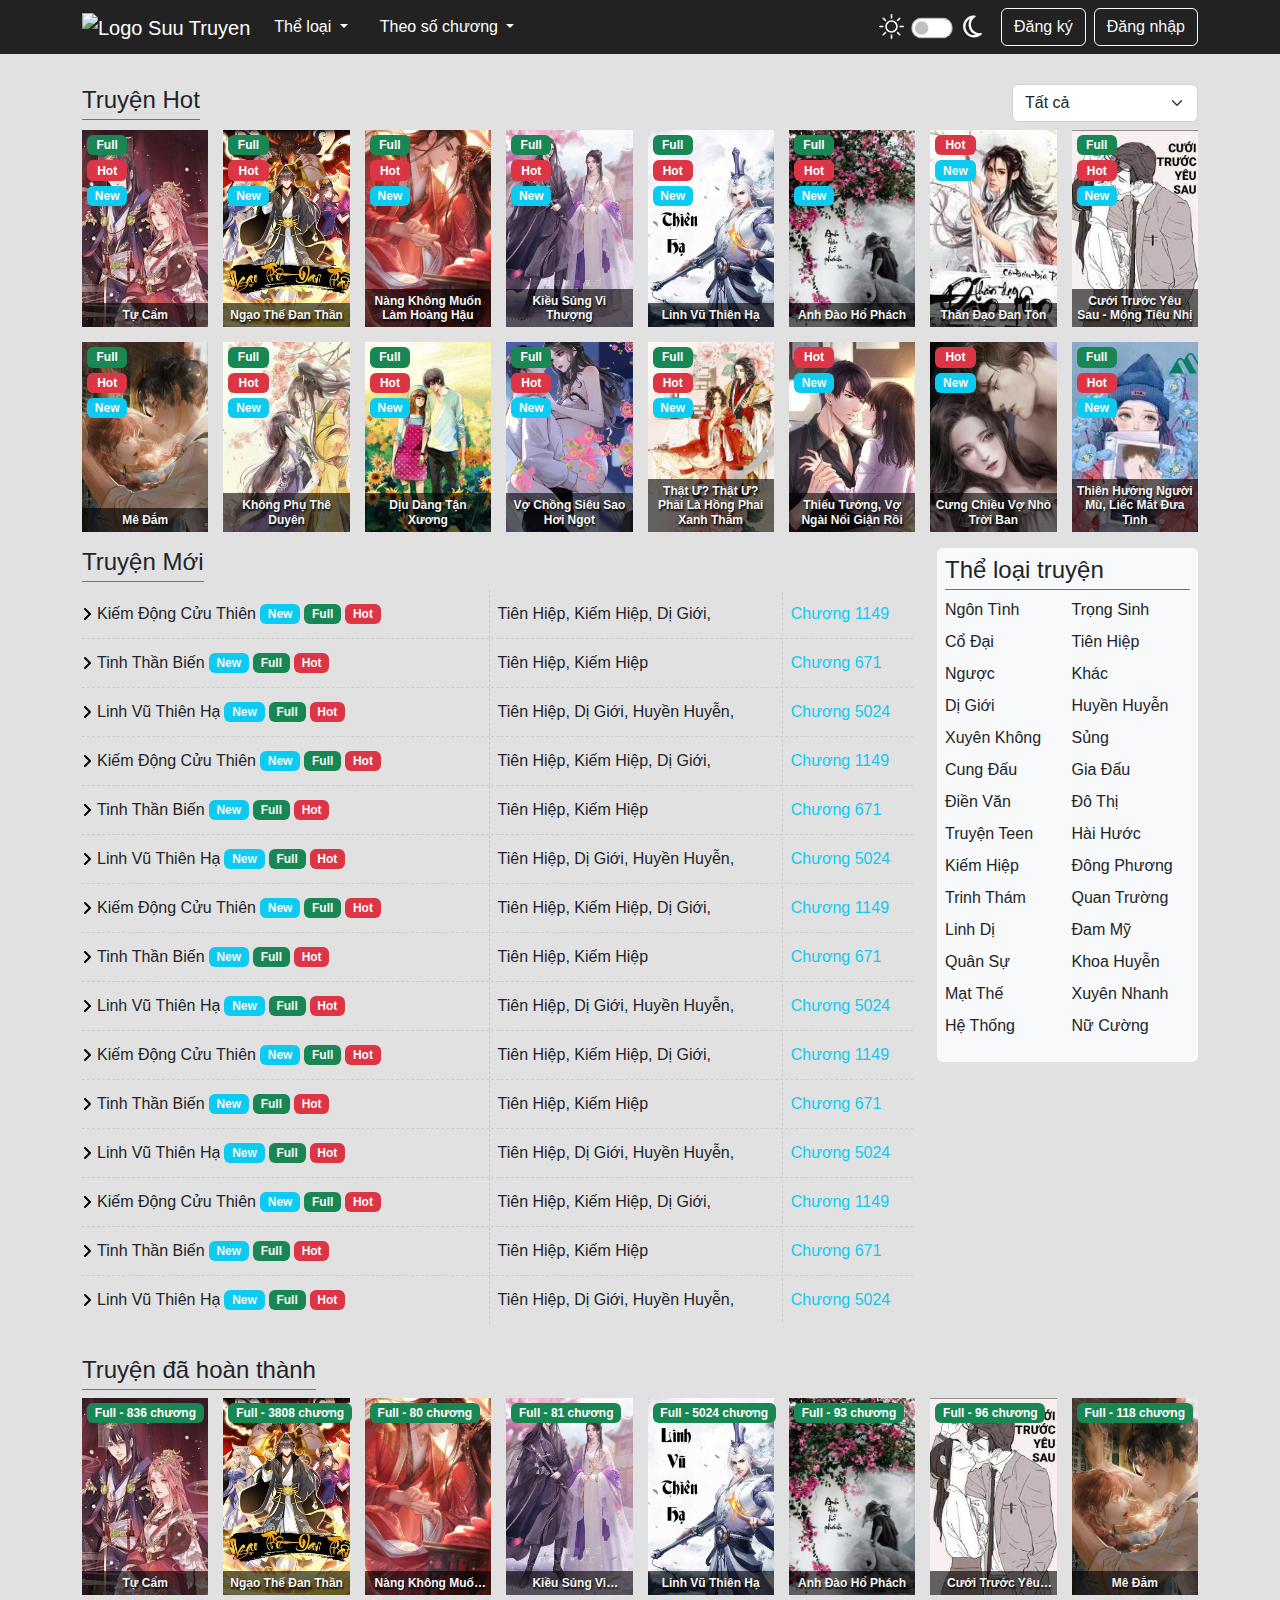
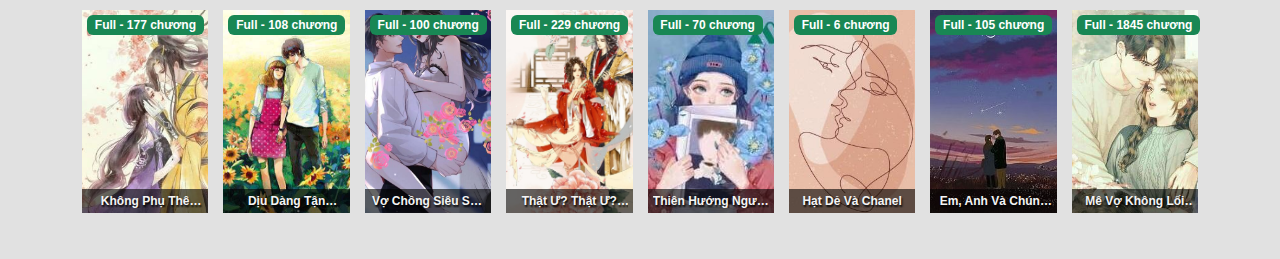
==== index.html @ c1cc9a66 "Mindx project" ====
<!DOCTYPE html>
<!-- saved from url=(0021)https://suustore.com/ -->
<html lang="en">

<head>
    <meta http-equiv="Content-Type" content="text/html; charset=UTF-8">

    <meta name="viewport" content="width=device-width, initial-scale=1, shrink-to-fit=no">

    <meta http-equiv="X-UA-Compatible" content="IE=edge">

    <link rel="preconnect" href="https://fonts.googleapis.com/">
    <link rel="preconnect" href="https://fonts.gstatic.com/" crossorigin="">


    <!-- Bootstrap CSS v5.2.1 -->

    <link href="./assets/bootstrap.min.css" rel="stylesheet">

    <link rel="shortcut icon" href="https://suustore.com/assets/frontend/images/favicon.ico" type="image/x-icon">
    <link rel="stylesheet" href="./assets/app.css">



    <script>
        window.SuuTruyen = {
            baseUrl: 'https://suustore.com',
            urlCurrent: 'https://suustore.com',
            csrfToken: '4EebYu2rWivdRk1ET12dyuY0CJjpRERhJynPtvUy'
        }
    </script>

    <title>Demo Truyện</title>
    <meta name="description"
        content="Đọc truyện online, truyện hay. Demo Truyện luôn tổng hợp và cập nhật các chương truyện một cách nhanh nhất.">
</head>

<body>
   <!DOCTYPE html>
<html lang="vi">
<head>
    <meta charset="UTF-8">
    <meta name="viewport" content="width=device-width, initial-scale=1.0">
    <title>Trang Web Xem Phim</title>
    <link rel="stylesheet" href="path/to/bootstrap.css">
    <style>
        /* Add your CSS styling here */
    </style>
</head>
<body>
    <header class="header d-none d-lg-block">
        <nav class="navbar navbar-expand-lg navbar-dark header__navbar p-md-0">
            <div class="container">
                <a class="navbar-brand" href="index.html">
                    <img src="https://w.ladicdn.com/s450x400/5cefbc1ed062e8345a24dfe8/logo-trang-20220824105223.png" alt="Logo Suu Truyen" class="img-fluid" style="width: 200px;">
                </a>
                <button class="navbar-toggler" type="button" data-bs-toggle="collapse" data-bs-target="#navbarSupportedContent" aria-controls="navbarSupportedContent" aria-expanded="false" aria-label="Toggle navigation">
                    <span class="navbar-toggler-icon"></span>
                </button>
                <div class="collapse navbar-collapse" id="navbarSupportedContent">
                    <ul class="navbar-nav me-auto mb-2 mb-lg-0">
                        <li class="nav-item dropdown">
                            <a class="nav-link dropdown-toggle" role="button" data-bs-toggle="dropdown" aria-expanded="false">
                                Thể loại
                            </a>
                            <ul class="dropdown-menu dropdown-menu-custom">
                                <li><a class="dropdown-item" href="category.html?genre=ngontinh">Ngôn Tình</a></li>
                                <li><a class="dropdown-item" href="category.html?genre=trongsinh">Trọng Sinh</a></li>
                                <li><a class="dropdown-item" href="category.html?genre=codai">Cổ Đại</a></li>
                                <li><a class="dropdown-item" href="category.html?genre=tienhiep">Tiên Hiệp</a></li>
                                <li><a class="dropdown-item" href="category.html?genre=nguoc">Ngược</a></li>
                                <li><a class="dropdown-item" href="category.html?genre=khac">Khác</a></li>
                                <li><a class="dropdown-item" href="category.html?genre=dgioi">Dị Giới</a></li>
                                <li><a class="dropdown-item" href="category.html?genre=huyenhuyen">Huyền Huyễn</a></li>
                                <li><a class="dropdown-item" href="category.html?genre=xuyenkhong">Xuyên Không</a></li>
                                <li><a class="dropdown-item" href="category.html?genre=sung">Sủng</a></li>
                                <li><a class="dropdown-item" href="category.html?genre=cungdau">Cung Đấu</a></li>
                                <li><a class="dropdown-item" href="category.html?genre=giadau">Gia Đấu</a></li>
                            </ul>
                        </li>
                        <li class="nav-item dropdown">
                            <a class="nav-link dropdown-toggle" role="button" data-bs-toggle="dropdown" aria-expanded="false">
                                Theo số chương
                            </a>
                            <ul class="dropdown-menu dropdown-menu-custom">
                                <li><a class="dropdown-item" href="category.html?chapters=under100">Dưới 100</a></li>
                                <li><a class="dropdown-item" href="category.html?chapters=100-500">100 - 500</a></li>
                                <li><a class="dropdown-item" href="category.html?chapters=500-1000">500 - 1000</a></li>
                                <li><a class="dropdown-item" href="category.html?chapters=over1000">Trên 1000</a></li>
                            </ul>
                        </li>
                    </ul>

                    <div class="form-check form-switch me-3 d-flex align-items-center">
                        <label class="form-check-label">
                            <svg xmlns="http://www.w3.org/2000/svg" width="25" height="25" fill="currentColor" class="bi bi-brightness-high" viewBox="0 0 16 16" style="fill: #fff;">
                                <path d="M8 11a3 3 0 1 1 0-6 3 3 0 0 1 0 6zm0 1a4 4 0 1 0 0-8 4 4 0 0 0 0 8zM8 0a.5.5 0 0 1 .5.5v2a.5.5 0 0 1-1 0v-2A.5.5 0 0 1 8 0zm0 13a.5.5 0 0 1 .5.5v2a.5.5 0 0 1-1 0v-2A.5.5 0 0 1 8 13zm8-5a.5.5 0 0 1-.5.5h-2a.5.5 0 0 1 0-1h2a.5.5 0 0 1 .5.5zM3 8a.5.5 0 0 1-.5.5h-2a.5.5 0 0 1 0-1h2A.5.5 0 0 1 3 8zm10.657-5.657a.5.5 0 0 1 0 .707l-1.414 1.415a.5.5 0 1 1-.707-.708l1.414-1.414a.5.5 0 0 1 .707 0zm-9.193 9.193a.5.5 0 0 1 0 .707L3.05 13.657a.5.5 0 0 1-.707-.707l1.414-1.414a.5.5 0 0 1 .707 0zm9.193 2.121a.5.5 0 0 1-.707 0l-1.414-1.414a.5.5 0 0 1 .707-.707l1.414 1.414a.5.5 0 0 1 0 .707zM4.464 4.465a.5.5 0 0 1-.707 0L2.343 3.05a.5.5 0 1 1 .707-.707l1.414 1.414a.5.5 0 0 1 0 .708z"></path>
                            </svg>
                        </label>
                        <input class="form-check-input theme_mode" type="checkbox" style="transform: scale(1.3); margin-left: 12px; margin-right: 12px;">
                        <label class="form-check-label">
                            <svg xmlns="http://www.w3.org/2000/svg" width="25" height="25" viewBox="0 0 384 512" style="fill: #fff;">
                                <path d="M144.7 98.7c-21 34.1-33.1 74.3-33.1 117.3c0 98 62.8 181.4 150.4 211.7c-12.4 2.8-25.3 4.3-38.6 4.3C126.6 432 48 353.3 48 256c0-68.9 39.4-128.4 96.8-157.3zm62.1-66C91.1 41.2 0 137.9 0 256C0 379.7 100 480 223.5 480c47.8 0 92-15 128.4-40.6c1.9-1.3 3.7-2.7 5.5-4c4.8-3.6 9.4-7.4 13.9-11.4c2.7-2.4 5.3-4.8 7.9-7.3c5-4.9 6.3-12.5 3.1-18.7s-10.1-9.7-17-8.5c-3.7 .6-7.4 1.2-11.1 1.6c-5 .5-10.1 .9-15.3 1c-1.2 0-2.5 0-3.7 0c-.1 0-.2 0-.3 0c-96.8-.2-175.2-78.9-175.2-176c0-54.8 24.9-103.7 64.1-136c1-.9 2.1-1.7 3.2-2.6c4-3.2 8.2-6.2 12.5-9c3.1-2 6.3-4 9.6-5.8c6.1-3.5 9.2-10.5 7.7-17.3s-7.3-11.9-14.3-12.5c-3.6-.3-7.1-.5-10.7-.6c-2.7-.1-5.5-.1-8.2-.1c-3.3 0-6.5 .1-9.8 .2c-2.3 .1-4.6 .2-6.9 .4z"></path>
                            </svg>
                        </label>
                    </div>

                    <!-- Đăng ký và Đăng nhập buttons -->
                    <div class="d-flex align-items-center" id="authButtons">
                        <a class="btn btn-outline-light me-2" href="register.html">Đăng ký</a>
                        <a class="btn btn-outline-light" href="login.html">Đăng nhập</a>
                    </div>

                    <!-- User greeting -->
                    <div class="d-none align-items-center" id="userGreeting">
                        <span class="text-light me-2">Chào, <span id="userName"></span>!</span>
                        <a class="btn btn-outline-light" href="#" id="logoutButton">Đăng xuất</a>
                    </div>
                </div>
            </div>
        </nav>
    </header>

    <script>
        document.addEventListener('DOMContentLoaded', function() {
            const loggedInUser = localStorage.getItem('loggedInUser');
            const authButtons = document.getElementById('authButtons');
            const userGreeting = document.getElementById('userGreeting');
            const userName = document.getElementById('userName');
            const logoutButton = document.getElementById('logoutButton');
            
            if (loggedInUser) {
                authButtons.classList.add('d-none');
                userGreeting.classList.remove('d-none');
                userName.textContent = loggedInUser;
            } else {
                userGreeting.classList.add('d-none');
                authButtons.classList.remove('d-none');
            }

            logoutButton.addEventListener('click', function() {
                if (loggedInUser) {
                    localStorage.removeItem('loggedInUser');
                    window.location.href = 'index.html';
                } else {
                    window.location.href = 'index.html';
                }
            });
        });
    </script>
</body>
</html>

    <div class="header-mobile d-sm-block d-lg-none">
        <nav class="navbar navbar-dark bg-dark">
            <div class="container-fluid">
                <a class="navbar-brand" href="index.html">
                    <img src="./assets/images/logo_text.png" alt="Logo Suu Truyen" srcset="" class="img-fluid"
                        style="width: 200px;">
                </a>
                <button class="navbar-toggler" type="button" data-bs-toggle="offcanvas"
                    data-bs-target="#offcanvasDarkNavbar" aria-controls="offcanvasDarkNavbar">
                    <span class="navbar-toggler-icon"></span>
                </button>
                <div class="offcanvas offcanvas-end text-bg-dark w-75" tabindex="-1" id="offcanvasDarkNavbar"
                    aria-labelledby="offcanvasDarkNavbarLabel">
                    <div class="offcanvas-header">
                        <img src="./assets/images/logo_text.png" alt="Logo Suu Truyen" srcset="" class="img-fluid"
                            style="width: 200px;">
                        <button type="button" class="btn-close btn-close-white" data-bs-dismiss="offcanvas"
                            aria-label="Close"></button>
                    </div>
                    <div class="offcanvas-body">
                        <ul class="navbar-nav justify-content-end flex-grow-1 pe-3 mb-3">
                            <li class="nav-item dropdown">
                                <a class="nav-link dropdown-toggle" href="https://suustore.com/#" role="button"
                                    data-bs-toggle="dropdown" aria-expanded="false">
                                    Thể loại
                                </a>
                                <ul class="dropdown-menu dropdown-menu-custom">
                                    <li><a class="dropdown-item" href="#">Mạt
                                            Thế</a>
                                    </li>
                                    <li><a class="dropdown-item" href="#">Xuyên
                                            Nhanh</a>
                                    </li>
                                    <li><a class="dropdown-item" href="#">Hệ
                                            Thống</a>
                                    </li>
                                    <li><a class="dropdown-item" href="#">Nữ
                                            Cường</a>
                                    </li>
                                </ul>
                            </li>
                        </ul>

                        <div class="form-check form-switch d-flex align-items-center mb-3 p-0">
                            <label class="form-check-label">
                                <svg xmlns="http://www.w3.org/2000/svg" width="25" height="25" fill="currentColor"
                                    class="bi bi-brightness-high" viewBox="0 0 16 16" style="fill: #fff;">
                                    <path
                                        d="M8 11a3 3 0 1 1 0-6 3 3 0 0 1 0 6zm0 1a4 4 0 1 0 0-8 4 4 0 0 0 0 8zM8 0a.5.5 0 0 1 .5.5v2a.5.5 0 0 1-1 0v-2A.5.5 0 0 1 8 0zm0 13a.5.5 0 0 1 .5.5v2a.5.5 0 0 1-1 0v-2A.5.5 0 0 1 8 13zm8-5a.5.5 0 0 1-.5.5h-2a.5.5 0 0 1 0-1h2a.5.5 0 0 1 .5.5zM3 8a.5.5 0 0 1-.5.5h-2a.5.5 0 0 1 0-1h2A.5.5 0 0 1 3 8zm10.657-5.657a.5.5 0 0 1 0 .707l-1.414 1.415a.5.5 0 1 1-.707-.708l1.414-1.414a.5.5 0 0 1 .707 0zm-9.193 9.193a.5.5 0 0 1 0 .707L3.05 13.657a.5.5 0 0 1-.707-.707l1.414-1.414a.5.5 0 0 1 .707 0zm9.193 2.121a.5.5 0 0 1-.707 0l-1.414-1.414a.5.5 0 0 1 .707-.707l1.414 1.414a.5.5 0 0 1 0 .707zM4.464 4.465a.5.5 0 0 1-.707 0L2.343 3.05a.5.5 0 1 1 .707-.707l1.414 1.414a.5.5 0 0 1 0 .708z">
                                    </path>
                                </svg>
                            </label>
                            <input class="form-check-input theme_mode" type="checkbox"
                                style="transform: scale(1.3); margin-left: 12px; margin-right: 12px;">

                            <label class="form-check-label">
                                <svg xmlns="http://www.w3.org/2000/svg" width="25" height="25" viewBox="0 0 384 512"
                                    style="fill: #fff;">
                                    <path
                                        d="M144.7 98.7c-21 34.1-33.1 74.3-33.1 117.3c0 98 62.8 181.4 150.4 211.7c-12.4 2.8-25.3 4.3-38.6 4.3C126.6 432 48 353.3 48 256c0-68.9 39.4-128.4 96.8-157.3zm62.1-66C91.1 41.2 0 137.9 0 256C0 379.7 100 480 223.5 480c47.8 0 92-15 128.4-40.6c1.9-1.3 3.7-2.7 5.5-4c4.8-3.6 9.4-7.4 13.9-11.4c2.7-2.4 5.3-4.8 7.9-7.3c5-4.9 6.3-12.5 3.1-18.7s-10.1-9.7-17-8.5c-3.7 .6-7.4 1.2-11.1 1.6c-5 .5-10.1 .9-15.3 1c-1.2 0-2.5 0-3.7 0c-.1 0-.2 0-.3 0c-96.8-.2-175.2-78.9-175.2-176c0-54.8 24.9-103.7 64.1-136c1-.9 2.1-1.7 3.2-2.6c4-3.2 8.2-6.2 12.5-9c3.1-2 6.3-4 9.6-5.8c6.1-3.5 9.2-10.5 7.7-17.3s-7.3-11.9-14.3-12.5c-3.6-.3-7.1-.5-10.7-.6c-2.7-.1-5.5-.1-8.2-.1c-3.3 0-6.5 .1-9.8 .2c-2.3 .1-4.6 .2-6.9 .4z">
                                    </path>
                                </svg>
                            </label>
                        </div>

                        <form class="d-flex header__form-search" action="" method="GET">
                            <input class="form-control search-story" type="text" placeholder="Tìm kiếm" name="key_word"
                                value="">
                            <div class="col-12 search-result shadow no-result d-none">
                                <div class="card text-white bg-light">
                                    <div class="card-body p-0">
                                        <ul class="list-group list-group-flush d-none">
                                            <li class="list-group-item">
                                                <a href="#" class="text-dark hover-title">Tự
                                                    cẩm</a>
                                            </li>
                                        </ul>
                                    </div>
                                </div>
                            </div>

                            <button class="btn" type="submit">
                                <svg xmlns="http://www.w3.org/2000/svg" height="1em"
                                    viewBox="0 0 512 512"><!--! Font Awesome Free 6.4.2 by @fontawesome - https://fontawesome.com License - https://fontawesome.com/license (Commercial License) Copyright 2023 Fonticons, Inc. -->
                                    <path
                                        d="M416 208c0 45.9-14.9 88.3-40 122.7L502.6 457.4c12.5 12.5 12.5 32.8 0 45.3s-32.8 12.5-45.3 0L330.7 376c-34.4 25.2-76.8 40-122.7 40C93.1 416 0 322.9 0 208S93.1 0 208 0S416 93.1 416 208zM208 352a144 144 0 1 0 0-288 144 144 0 1 0 0 288z">
                                    </path>
                                </svg>

                            </button>
                        </form>
                    </div>
                </div>
            </div>
        </nav>
    </div>

    


    <main>
        <div class="section-stories-hot mb-3">
            <div class="container">
                <div class="row">
                    <div class="head-title-global d-flex justify-content-between mb-2">
                        <div class="col-6 col-md-4 col-lg-4 head-title-global__left d-flex align-items-center">
                            <h2 class="me-2 mb-0 border-bottom border-secondary pb-1">
                                <a href="#" class="d-block text-decoration-none text-dark fs-4 story-name"
                                    title="Truyện Hot">Truyện Hot</a>
                            </h2>
                            <i class="fa-solid fa-fire-flame-curved"></i>
                        </div>

                        <div class="col-4 col-md-3 col-lg-2">
                            <select class="form-select select-stories-hot" aria-label="Truyen hot">
                                <option selected="">Tất cả</option>
                                <option value="1">Ngôn Tình</option>
                                <option value="2">Trọng Sinh</option>
                                <option value="3">Cổ Đại</option>
                                <option value="4">Tiên Hiệp</option>
                                <option value="5">Ngược</option>
                                <option value="6">Khác</option>
                            </select>
                        </div>
                    </div>
                </div>

                <div class="row">
                    <div class="col-12">
                        <div class="section-stories-hot__list">
                            <div class="story-item">
                                <a href="story.html" class="d-block text-decoration-none">
                                    <div class="story-item__image">
                                        <img src="./assets/images/tu_cam.jpg" alt="Tự Cẩm" class="img-fluid" width="150"
                                            height="230" loading="lazy">
                                    </div>
                                    <h3 class="story-item__name text-one-row story-name">Tự Cẩm</h3>

                                    <div class="list-badge">
                                        <span class="story-item__badge badge text-bg-success">Full</span>

                                        <span
                                            class="story-item__badge story-item__badge-hot badge text-bg-danger">Hot</span>

                                        <span
                                            class="story-item__badge story-item__badge-new badge text-bg-info text-light">New</span>

                                    </div>
                                </a>
                            </div>
                            <div class="story-item">
                                <a href="story.html" class="d-block text-decoration-none">
                                    <div class="story-item__image">
                                        <img src="./assets/images/ngao_the_dan_than.jpg" alt="Ngạo Thế Đan Thần"
                                            class="img-fluid" width="150" height="230" loading="lazy">
                                    </div>
                                    <h3 class="story-item__name text-one-row story-name">Ngạo Thế Đan Thần</h3>

                                    <div class="list-badge">
                                        <span class="story-item__badge badge text-bg-success">Full</span>

                                        <span
                                            class="story-item__badge story-item__badge-hot badge text-bg-danger">Hot</span>

                                        <span
                                            class="story-item__badge story-item__badge-new badge text-bg-info text-light">New</span>

                                    </div>
                                </a>
                            </div>
                            <div class="story-item">
                                <a href="story.html" class="d-block text-decoration-none">
                                    <div class="story-item__image">
                                        <img src="./assets/images/nang_khong_muon_lam_hoang_hau.jpg"
                                            alt="Nàng Không Muốn Làm Hoàng Hậu" class="img-fluid" width="150"
                                            height="230" loading="lazy">
                                    </div>
                                    <h3 class="story-item__name text-one-row story-name">Nàng Không Muốn Làm Hoàng Hậu
                                    </h3>

                                    <div class="list-badge">
                                        <span class="story-item__badge badge text-bg-success">Full</span>

                                        <span
                                            class="story-item__badge story-item__badge-hot badge text-bg-danger">Hot</span>

                                        <span
                                            class="story-item__badge story-item__badge-new badge text-bg-info text-light">New</span>

                                    </div>
                                </a>
                            </div>
                            <div class="story-item">
                                <a href="story.html" class="d-block text-decoration-none">
                                    <div class="story-item__image">
                                        <img src="./assets/images/kieu_sung_vi_thuong.jpg" alt="Kiều Sủng Vi Thượng"
                                            class="img-fluid" width="150" height="230" loading="lazy">
                                    </div>
                                    <h3 class="story-item__name text-one-row story-name">Kiều Sủng Vi Thượng</h3>

                                    <div class="list-badge">
                                        <span class="story-item__badge badge text-bg-success">Full</span>

                                        <span
                                            class="story-item__badge story-item__badge-hot badge text-bg-danger">Hot</span>

                                        <span
                                            class="story-item__badge story-item__badge-new badge text-bg-info text-light">New</span>

                                    </div>
                                </a>
                            </div>
                            <div class="story-item">
                                <a href="story.html" class="d-block text-decoration-none">
                                    <div class="story-item__image">
                                        <img src="./assets/images/linh_vu_thien_ha.jpg" alt="Linh Vũ Thiên Hạ"
                                            class="img-fluid" width="150" height="230" loading="lazy">
                                    </div>
                                    <h3 class="story-item__name text-one-row story-name">Linh Vũ Thiên Hạ</h3>

                                    <div class="list-badge">
                                        <span class="story-item__badge badge text-bg-success">Full</span>

                                        <span
                                            class="story-item__badge story-item__badge-hot badge text-bg-danger">Hot</span>

                                        <span
                                            class="story-item__badge story-item__badge-new badge text-bg-info text-light">New</span>

                                    </div>
                                </a>
                            </div>
                            <div class="story-item">
                                <a href="story.html" class="d-block text-decoration-none">
                                    <div class="story-item__image">
                                        <img src="./assets/images/anh_dao_ho_phach.jpg" alt="Anh Đào Hổ Phách"
                                            class="img-fluid" width="150" height="230" loading="lazy">
                                    </div>
                                    <h3 class="story-item__name text-one-row story-name">Anh Đào Hổ Phách</h3>

                                    <div class="list-badge">
                                        <span class="story-item__badge badge text-bg-success">Full</span>

                                        <span
                                            class="story-item__badge story-item__badge-hot badge text-bg-danger">Hot</span>

                                        <span
                                            class="story-item__badge story-item__badge-new badge text-bg-info text-light">New</span>

                                    </div>
                                </a>
                            </div>
                            <div class="story-item">
                                <a href="story.html" class="d-block text-decoration-none">
                                    <div class="story-item__image">
                                        <img src="./assets/images/than_dao_dan_ton.jpg" alt="Thần Đạo Đan Tôn"
                                            class="img-fluid" width="150" height="230" loading="lazy">
                                    </div>
                                    <h3 class="story-item__name text-one-row story-name">Thần Đạo Đan Tôn</h3>

                                    <div class="list-badge">

                                        <span
                                            class="story-item__badge story-item__badge-hot badge text-bg-danger">Hot</span>

                                        <span
                                            class="story-item__badge story-item__badge-new badge text-bg-info text-light">New</span>

                                    </div>
                                </a>
                            </div>
                            <div class="story-item">
                                <a href="story.html" class="d-block text-decoration-none">
                                    <div class="story-item__image">
                                        <img src="./assets/images/cuoi_truoc_yeu_sau_mong_tieu_nhi.jpg"
                                            alt="Cưới Trước Yêu Sau - Mộng Tiêu Nhị" class="img-fluid" width="150"
                                            height="230" loading="lazy">
                                    </div>
                                    <h3 class="story-item__name text-one-row story-name">Cưới Trước Yêu Sau - Mộng Tiêu
                                        Nhị</h3>

                                    <div class="list-badge">
                                        <span class="story-item__badge badge text-bg-success">Full</span>

                                        <span
                                            class="story-item__badge story-item__badge-hot badge text-bg-danger">Hot</span>

                                        <span
                                            class="story-item__badge story-item__badge-new badge text-bg-info text-light">New</span>

                                    </div>
                                </a>
                            </div>
                            <div class="story-item">
                                <a href="story.html" class="d-block text-decoration-none">
                                    <div class="story-item__image">
                                        <img src="./assets/images/me_dam.jpg" alt="Mê Đắm" class="img-fluid" width="150"
                                            height="230" loading="lazy">
                                    </div>
                                    <h3 class="story-item__name text-one-row story-name">Mê Đắm</h3>

                                    <div class="list-badge">
                                        <span class="story-item__badge badge text-bg-success">Full</span>

                                        <span
                                            class="story-item__badge story-item__badge-hot badge text-bg-danger">Hot</span>

                                        <span
                                            class="story-item__badge story-item__badge-new badge text-bg-info text-light">New</span>

                                    </div>
                                </a>
                            </div>
                            <div class="story-item">
                                <a href="#" class="d-block text-decoration-none">
                                    <div class="story-item__image">
                                        <img src="./assets/images/khong_phu_the_duyen.jpg" alt="Không Phụ Thê Duyên"
                                            class="img-fluid" width="150" height="230" loading="lazy">
                                    </div>
                                    <h3 class="story-item__name text-one-row story-name">Không Phụ Thê Duyên</h3>

                                    <div class="list-badge">
                                        <span class="story-item__badge badge text-bg-success">Full</span>

                                        <span
                                            class="story-item__badge story-item__badge-hot badge text-bg-danger">Hot</span>

                                        <span
                                            class="story-item__badge story-item__badge-new badge text-bg-info text-light">New</span>

                                    </div>
                                </a>
                            </div>
                            <div class="story-item">
                                <a href="#" class="d-block text-decoration-none">
                                    <div class="story-item__image">
                                        <img src="./assets/images/diu_dang_tan_xuong.jpg" alt="Dịu Dàng Tận Xương"
                                            class="img-fluid" width="150" height="230" loading="lazy">
                                    </div>
                                    <h3 class="story-item__name text-one-row story-name">Dịu Dàng Tận Xương</h3>

                                    <div class="list-badge">
                                        <span class="story-item__badge badge text-bg-success">Full</span>

                                        <span
                                            class="story-item__badge story-item__badge-hot badge text-bg-danger">Hot</span>

                                        <span
                                            class="story-item__badge story-item__badge-new badge text-bg-info text-light">New</span>

                                    </div>
                                </a>
                            </div>
                            <div class="story-item">
                                <a href="#" class="d-block text-decoration-none">
                                    <div class="story-item__image">
                                        <img src="./assets/images/vo_chong_sieu_sao_hoi_ngot.jpg"
                                            alt="Vợ Chồng Siêu Sao Hơi Ngọt" class="img-fluid" width="150" height="230"
                                            loading="lazy">
                                    </div>
                                    <h3 class="story-item__name text-one-row story-name">Vợ Chồng Siêu Sao Hơi Ngọt</h3>

                                    <div class="list-badge">
                                        <span class="story-item__badge badge text-bg-success">Full</span>

                                        <span
                                            class="story-item__badge story-item__badge-hot badge text-bg-danger">Hot</span>

                                        <span
                                            class="story-item__badge story-item__badge-new badge text-bg-info text-light">New</span>

                                    </div>
                                </a>
                            </div>
                            <div class="story-item">
                                <a href="#" class="d-block text-decoration-none">
                                    <div class="story-item__image">
                                        <img src="./assets/images/that_u_that_u_phai_la_hong_phai_xanh_tham.jpg"
                                            alt="Thật Ư? Thật Ư? Phải Là Hồng Phai Xanh Thắm" class="img-fluid"
                                            width="150" height="230" loading="lazy">
                                    </div>
                                    <h3 class="story-item__name text-one-row story-name">Thật Ư? Thật Ư? Phải Là Hồng
                                        Phai Xanh Thắm</h3>

                                    <div class="list-badge">
                                        <span class="story-item__badge badge text-bg-success">Full</span>

                                        <span
                                            class="story-item__badge story-item__badge-hot badge text-bg-danger">Hot</span>

                                        <span
                                            class="story-item__badge story-item__badge-new badge text-bg-info text-light">New</span>

                                    </div>
                                </a>
                            </div>
                            <div class="story-item">
                                <a href="#" class="d-block text-decoration-none">
                                    <div class="story-item__image">
                                        <img src="./assets/images/thieu_tuong_vo_ngai_noi_gian_roi.jpg"
                                            alt="Thiếu Tướng, Vợ Ngài Nổi Giận Rồi" class="img-fluid" width="150"
                                            height="230" loading="lazy">
                                    </div>
                                    <h3 class="story-item__name text-one-row story-name">Thiếu Tướng, Vợ Ngài Nổi Giận
                                        Rồi</h3>

                                    <div class="list-badge">

                                        <span
                                            class="story-item__badge story-item__badge-hot badge text-bg-danger">Hot</span>

                                        <span
                                            class="story-item__badge story-item__badge-new badge text-bg-info text-light">New</span>

                                    </div>
                                </a>
                            </div>
                            <div class="story-item">
                                <a href="#" class="d-block text-decoration-none">
                                    <div class="story-item__image">
                                        <img src="./assets/images/cung_chieu_vo_nho_troi_ban.jpg"
                                            alt="Cưng Chiều Vợ Nhỏ Trời Ban" class="img-fluid" width="150" height="230"
                                            loading="lazy">
                                    </div>
                                    <h3 class="story-item__name text-one-row story-name">Cưng Chiều Vợ Nhỏ Trời Ban</h3>

                                    <div class="list-badge">

                                        <span
                                            class="story-item__badge story-item__badge-hot badge text-bg-danger">Hot</span>

                                        <span
                                            class="story-item__badge story-item__badge-new badge text-bg-info text-light">New</span>

                                    </div>
                                </a>
                            </div>
                            <div class="story-item">
                                <a href="#" class="d-block text-decoration-none">
                                    <div class="story-item__image">
                                        <img src="./assets/images/thien_huong_nguoi_mu_liec_mat_dua_tinh.jpg"
                                            alt="Thiên Hướng Người Mù, Liếc Mắt Đưa Tình" class="img-fluid" width="150"
                                            height="230" loading="lazy">
                                    </div>
                                    <h3 class="story-item__name text-one-row story-name">Thiên Hướng Người Mù, Liếc Mắt
                                        Đưa Tình</h3>

                                    <div class="list-badge">
                                        <span class="story-item__badge badge text-bg-success">Full</span>

                                        <span
                                            class="story-item__badge story-item__badge-hot badge text-bg-danger">Hot</span>

                                        <span
                                            class="story-item__badge story-item__badge-new badge text-bg-info text-light">New</span>

                                    </div>
                                </a>
                            </div>
                        </div>

                        <div class="section-stories-hot__list wrapper-skeleton d-none">
                            <div class="skeleton" style="max-width: 150px; width: 100%; height: 230px;"></div>
                            <div class="skeleton" style="max-width: 150px; width: 100%; height: 230px;"></div>
                            <div class="skeleton" style="max-width: 150px; width: 100%; height: 230px;"></div>
                            <div class="skeleton" style="max-width: 150px; width: 100%; height: 230px;"></div>
                            <div class="skeleton" style="max-width: 150px; width: 100%; height: 230px;"></div>
                            <div class="skeleton" style="max-width: 150px; width: 100%; height: 230px;"></div>
                            <div class="skeleton" style="max-width: 150px; width: 100%; height: 230px;"></div>
                            <div class="skeleton" style="max-width: 150px; width: 100%; height: 230px;"></div>
                            <div class="skeleton" style="max-width: 150px; width: 100%; height: 230px;"></div>
                            <div class="skeleton" style="max-width: 150px; width: 100%; height: 230px;"></div>
                            <div class="skeleton" style="max-width: 150px; width: 100%; height: 230px;"></div>
                            <div class="skeleton" style="max-width: 150px; width: 100%; height: 230px;"></div>
                            <div class="skeleton" style="max-width: 150px; width: 100%; height: 230px;"></div>
                            <div class="skeleton" style="max-width: 150px; width: 100%; height: 230px;"></div>
                            <div class="skeleton" style="max-width: 150px; width: 100%; height: 230px;"></div>
                            <div class="skeleton" style="max-width: 150px; width: 100%; height: 230px;"></div>
                        </div>
                    </div>
                </div>
            </div>
        </div>
        <div class="container">
            <div class="row align-items-start">
                <div class="col-12 col-md-8 col-lg-9">
                    <div class="section-stories-new mb-3">
                        <div class="row">
                            <div class="head-title-global d-flex justify-content-between mb-2">
                                <div class="col-6 col-md-4 col-lg-4 head-title-global__left d-flex align-items-center">
                                    <h2 class="me-2 mb-0 border-bottom border-secondary pb-1">
                                        <a href="https://suustore.com/#"
                                            class="d-block text-decoration-none text-dark fs-4 story-name"
                                            title="Truyện Mới">Truyện Mới</a>
                                    </h2>
                                </div>

                            </div>
                        </div>

                        <div class="row">
                            <div class="col-12">
                                <div class="section-stories-new__list">
                                    <div class="story-item-no-image">
                                        <div class="story-item-no-image__name d-flex align-items-center">
                                            <h3 class="me-1 mb-0 d-flex align-items-center">

                                                <svg style="width: 10px; margin-right: 5px;"
                                                    xmlns="http://www.w3.org/2000/svg" height="1em"
                                                    viewBox="0 0 320 512"><!--! Font Awesome Free 6.4.2 by @fontawesome - https://fontawesome.com License - https://fontawesome.com/license (Commercial License) Copyright 2023 Fonticons, Inc. -->
                                                    <path
                                                        d="M278.6 233.4c12.5 12.5 12.5 32.8 0 45.3l-160 160c-12.5 12.5-32.8 12.5-45.3 0s-12.5-32.8 0-45.3L210.7 256 73.4 118.6c-12.5-12.5-12.5-32.8 0-45.3s32.8-12.5 45.3 0l160 160z">
                                                    </path>
                                                </svg>
                                                <a href="#"
                                                    class="text-decoration-none text-dark fs-6 hover-title text-one-row story-name">Kiếm
                                                    Động Cửu Thiên</a>
                                            </h3>
                                            <span class="badge text-bg-info text-light me-1">New</span>

                                            <span class="badge text-bg-success text-light me-1">Full</span>

                                            <span class="badge text-bg-danger text-light">Hot</span>
                                        </div>

                                        <div class="story-item-no-image__categories ms-2 d-none d-lg-block">
                                            <p class="mb-0">
                                                <a href="#"
                                                    class="hover-title text-decoration-none text-dark category-name">Tiên
                                                    Hiệp, </a>
                                                <a href="#"
                                                    class="hover-title text-decoration-none text-dark category-name">Kiếm
                                                    Hiệp, </a>
                                                <a href="#"
                                                    class="hover-title text-decoration-none text-dark category-name">Dị
                                                    Giới, </a>
                                            </p>
                                        </div>

                                        <div class="story-item-no-image__chapters ms-2">
                                            <a href="#" class="hover-title text-decoration-none text-info">Chương
                                                1149</a>
                                        </div>


                                    </div>
                                    <div class="story-item-no-image">
                                        <div class="story-item-no-image__name d-flex align-items-center">
                                            <h3 class="me-1 mb-0 d-flex align-items-center">

                                                <svg style="width: 10px; margin-right: 5px;"
                                                    xmlns="http://www.w3.org/2000/svg" height="1em"
                                                    viewBox="0 0 320 512"><!--! Font Awesome Free 6.4.2 by @fontawesome - https://fontawesome.com License - https://fontawesome.com/license (Commercial License) Copyright 2023 Fonticons, Inc. -->
                                                    <path
                                                        d="M278.6 233.4c12.5 12.5 12.5 32.8 0 45.3l-160 160c-12.5 12.5-32.8 12.5-45.3 0s-12.5-32.8 0-45.3L210.7 256 73.4 118.6c-12.5-12.5-12.5-32.8 0-45.3s32.8-12.5 45.3 0l160 160z">
                                                    </path>
                                                </svg>
                                                <a href="#"
                                                    class="text-decoration-none text-dark fs-6 hover-title text-one-row story-name">Tinh
                                                    Thần Biến</a>
                                            </h3>
                                            <span class="badge text-bg-info text-light me-1">New</span>

                                            <span class="badge text-bg-success text-light me-1">Full</span>

                                            <span class="badge text-bg-danger text-light">Hot</span>
                                        </div>

                                        <div class="story-item-no-image__categories ms-2 d-none d-lg-block">
                                            <p class="mb-0">
                                                <a href="#"
                                                    class="hover-title text-decoration-none text-dark category-name">Tiên
                                                    Hiệp, </a>
                                                <a href="#"
                                                    class="hover-title text-decoration-none text-dark category-name">Kiếm
                                                    Hiệp </a>
                                            </p>
                                        </div>

                                        <div class="story-item-no-image__chapters ms-2">
                                            <a href="#" class="hover-title text-decoration-none text-info">Chương
                                                671</a>
                                        </div>


                                    </div>

                                    <div class="story-item-no-image">
                                        <div class="story-item-no-image__name d-flex align-items-center">
                                            <h3 class="me-1 mb-0 d-flex align-items-center">

                                                <svg style="width: 10px; margin-right: 5px;"
                                                    xmlns="http://www.w3.org/2000/svg" height="1em"
                                                    viewBox="0 0 320 512"><!--! Font Awesome Free 6.4.2 by @fontawesome - https://fontawesome.com License - https://fontawesome.com/license (Commercial License) Copyright 2023 Fonticons, Inc. -->
                                                    <path
                                                        d="M278.6 233.4c12.5 12.5 12.5 32.8 0 45.3l-160 160c-12.5 12.5-32.8 12.5-45.3 0s-12.5-32.8 0-45.3L210.7 256 73.4 118.6c-12.5-12.5-12.5-32.8 0-45.3s32.8-12.5 45.3 0l160 160z">
                                                    </path>
                                                </svg>
                                                <a href="#"
                                                    class="text-decoration-none text-dark fs-6 hover-title text-one-row story-name">Linh
                                                    Vũ Thiên Hạ</a>
                                            </h3>
                                            <span class="badge text-bg-info text-light me-1">New</span>

                                            <span class="badge text-bg-success text-light me-1">Full</span>

                                            <span class="badge text-bg-danger text-light">Hot</span>
                                        </div>

                                        <div class="story-item-no-image__categories ms-2 d-none d-lg-block">
                                            <p class="mb-0">
                                                <a href="#"
                                                    class="hover-title text-decoration-none text-dark category-name">Tiên
                                                    Hiệp, </a>
                                                <a href="#"
                                                    class="hover-title text-decoration-none text-dark category-name">Dị
                                                    Giới, </a>
                                                <a href="#"
                                                    class="hover-title text-decoration-none text-dark category-name">Huyền
                                                    Huyễn, </a>
                                            </p>
                                        </div>

                                        <div class="story-item-no-image__chapters ms-2">
                                            <a href="#" class="hover-title text-decoration-none text-info">Chương
                                                5024</a>
                                        </div>


                                    </div>

                                    <div class="story-item-no-image">
                                        <div class="story-item-no-image__name d-flex align-items-center">
                                            <h3 class="me-1 mb-0 d-flex align-items-center">

                                                <svg style="width: 10px; margin-right: 5px;"
                                                    xmlns="http://www.w3.org/2000/svg" height="1em"
                                                    viewBox="0 0 320 512"><!--! Font Awesome Free 6.4.2 by @fontawesome - https://fontawesome.com License - https://fontawesome.com/license (Commercial License) Copyright 2023 Fonticons, Inc. -->
                                                    <path
                                                        d="M278.6 233.4c12.5 12.5 12.5 32.8 0 45.3l-160 160c-12.5 12.5-32.8 12.5-45.3 0s-12.5-32.8 0-45.3L210.7 256 73.4 118.6c-12.5-12.5-12.5-32.8 0-45.3s32.8-12.5 45.3 0l160 160z">
                                                    </path>
                                                </svg>
                                                <a href="#"
                                                    class="text-decoration-none text-dark fs-6 hover-title text-one-row story-name">Kiếm
                                                    Động Cửu Thiên</a>
                                            </h3>
                                            <span class="badge text-bg-info text-light me-1">New</span>

                                            <span class="badge text-bg-success text-light me-1">Full</span>

                                            <span class="badge text-bg-danger text-light">Hot</span>
                                        </div>

                                        <div class="story-item-no-image__categories ms-2 d-none d-lg-block">
                                            <p class="mb-0">
                                                <a href="#"
                                                    class="hover-title text-decoration-none text-dark category-name">Tiên
                                                    Hiệp, </a>
                                                <a href="#"
                                                    class="hover-title text-decoration-none text-dark category-name">Kiếm
                                                    Hiệp, </a>
                                                <a href="#"
                                                    class="hover-title text-decoration-none text-dark category-name">Dị
                                                    Giới, </a>
                                            </p>
                                        </div>

                                        <div class="story-item-no-image__chapters ms-2">
                                            <a href="#" class="hover-title text-decoration-none text-info">Chương
                                                1149</a>
                                        </div>


                                    </div>
                                    <div class="story-item-no-image">
                                        <div class="story-item-no-image__name d-flex align-items-center">
                                            <h3 class="me-1 mb-0 d-flex align-items-center">

                                                <svg style="width: 10px; margin-right: 5px;"
                                                    xmlns="http://www.w3.org/2000/svg" height="1em"
                                                    viewBox="0 0 320 512"><!--! Font Awesome Free 6.4.2 by @fontawesome - https://fontawesome.com License - https://fontawesome.com/license (Commercial License) Copyright 2023 Fonticons, Inc. -->
                                                    <path
                                                        d="M278.6 233.4c12.5 12.5 12.5 32.8 0 45.3l-160 160c-12.5 12.5-32.8 12.5-45.3 0s-12.5-32.8 0-45.3L210.7 256 73.4 118.6c-12.5-12.5-12.5-32.8 0-45.3s32.8-12.5 45.3 0l160 160z">
                                                    </path>
                                                </svg>
                                                <a href="#"
                                                    class="text-decoration-none text-dark fs-6 hover-title text-one-row story-name">Tinh
                                                    Thần Biến</a>
                                            </h3>
                                            <span class="badge text-bg-info text-light me-1">New</span>

                                            <span class="badge text-bg-success text-light me-1">Full</span>

                                            <span class="badge text-bg-danger text-light">Hot</span>
                                        </div>

                                        <div class="story-item-no-image__categories ms-2 d-none d-lg-block">
                                            <p class="mb-0">
                                                <a href="#"
                                                    class="hover-title text-decoration-none text-dark category-name">Tiên
                                                    Hiệp, </a>
                                                <a href="#"
                                                    class="hover-title text-decoration-none text-dark category-name">Kiếm
                                                    Hiệp </a>
                                            </p>
                                        </div>

                                        <div class="story-item-no-image__chapters ms-2">
                                            <a href="#" class="hover-title text-decoration-none text-info">Chương
                                                671</a>
                                        </div>


                                    </div>

                                    <div class="story-item-no-image">
                                        <div class="story-item-no-image__name d-flex align-items-center">
                                            <h3 class="me-1 mb-0 d-flex align-items-center">

                                                <svg style="width: 10px; margin-right: 5px;"
                                                    xmlns="http://www.w3.org/2000/svg" height="1em"
                                                    viewBox="0 0 320 512"><!--! Font Awesome Free 6.4.2 by @fontawesome - https://fontawesome.com License - https://fontawesome.com/license (Commercial License) Copyright 2023 Fonticons, Inc. -->
                                                    <path
                                                        d="M278.6 233.4c12.5 12.5 12.5 32.8 0 45.3l-160 160c-12.5 12.5-32.8 12.5-45.3 0s-12.5-32.8 0-45.3L210.7 256 73.4 118.6c-12.5-12.5-12.5-32.8 0-45.3s32.8-12.5 45.3 0l160 160z">
                                                    </path>
                                                </svg>
                                                <a href="#"
                                                    class="text-decoration-none text-dark fs-6 hover-title text-one-row story-name">Linh
                                                    Vũ Thiên Hạ</a>
                                            </h3>
                                            <span class="badge text-bg-info text-light me-1">New</span>

                                            <span class="badge text-bg-success text-light me-1">Full</span>

                                            <span class="badge text-bg-danger text-light">Hot</span>
                                        </div>

                                        <div class="story-item-no-image__categories ms-2 d-none d-lg-block">
                                            <p class="mb-0">
                                                <a href="#"
                                                    class="hover-title text-decoration-none text-dark category-name">Tiên
                                                    Hiệp, </a>
                                                <a href="#"
                                                    class="hover-title text-decoration-none text-dark category-name">Dị
                                                    Giới, </a>
                                                <a href="#"
                                                    class="hover-title text-decoration-none text-dark category-name">Huyền
                                                    Huyễn, </a>
                                            </p>
                                        </div>

                                        <div class="story-item-no-image__chapters ms-2">
                                            <a href="#" class="hover-title text-decoration-none text-info">Chương
                                                5024</a>
                                        </div>


                                    </div>

                                    <div class="story-item-no-image">
                                        <div class="story-item-no-image__name d-flex align-items-center">
                                            <h3 class="me-1 mb-0 d-flex align-items-center">

                                                <svg style="width: 10px; margin-right: 5px;"
                                                    xmlns="http://www.w3.org/2000/svg" height="1em"
                                                    viewBox="0 0 320 512"><!--! Font Awesome Free 6.4.2 by @fontawesome - https://fontawesome.com License - https://fontawesome.com/license (Commercial License) Copyright 2023 Fonticons, Inc. -->
                                                    <path
                                                        d="M278.6 233.4c12.5 12.5 12.5 32.8 0 45.3l-160 160c-12.5 12.5-32.8 12.5-45.3 0s-12.5-32.8 0-45.3L210.7 256 73.4 118.6c-12.5-12.5-12.5-32.8 0-45.3s32.8-12.5 45.3 0l160 160z">
                                                    </path>
                                                </svg>
                                                <a href="#"
                                                    class="text-decoration-none text-dark fs-6 hover-title text-one-row story-name">Kiếm
                                                    Động Cửu Thiên</a>
                                            </h3>
                                            <span class="badge text-bg-info text-light me-1">New</span>

                                            <span class="badge text-bg-success text-light me-1">Full</span>

                                            <span class="badge text-bg-danger text-light">Hot</span>
                                        </div>

                                        <div class="story-item-no-image__categories ms-2 d-none d-lg-block">
                                            <p class="mb-0">
                                                <a href="#"
                                                    class="hover-title text-decoration-none text-dark category-name">Tiên
                                                    Hiệp, </a>
                                                <a href="#"
                                                    class="hover-title text-decoration-none text-dark category-name">Kiếm
                                                    Hiệp, </a>
                                                <a href="#"
                                                    class="hover-title text-decoration-none text-dark category-name">Dị
                                                    Giới, </a>
                                            </p>
                                        </div>

                                        <div class="story-item-no-image__chapters ms-2">
                                            <a href="#" class="hover-title text-decoration-none text-info">Chương
                                                1149</a>
                                        </div>


                                    </div>
                                    <div class="story-item-no-image">
                                        <div class="story-item-no-image__name d-flex align-items-center">
                                            <h3 class="me-1 mb-0 d-flex align-items-center">

                                                <svg style="width: 10px; margin-right: 5px;"
                                                    xmlns="http://www.w3.org/2000/svg" height="1em"
                                                    viewBox="0 0 320 512"><!--! Font Awesome Free 6.4.2 by @fontawesome - https://fontawesome.com License - https://fontawesome.com/license (Commercial License) Copyright 2023 Fonticons, Inc. -->
                                                    <path
                                                        d="M278.6 233.4c12.5 12.5 12.5 32.8 0 45.3l-160 160c-12.5 12.5-32.8 12.5-45.3 0s-12.5-32.8 0-45.3L210.7 256 73.4 118.6c-12.5-12.5-12.5-32.8 0-45.3s32.8-12.5 45.3 0l160 160z">
                                                    </path>
                                                </svg>
                                                <a href="#"
                                                    class="text-decoration-none text-dark fs-6 hover-title text-one-row story-name">Tinh
                                                    Thần Biến</a>
                                            </h3>
                                            <span class="badge text-bg-info text-light me-1">New</span>

                                            <span class="badge text-bg-success text-light me-1">Full</span>

                                            <span class="badge text-bg-danger text-light">Hot</span>
                                        </div>

                                        <div class="story-item-no-image__categories ms-2 d-none d-lg-block">
                                            <p class="mb-0">
                                                <a href="#"
                                                    class="hover-title text-decoration-none text-dark category-name">Tiên
                                                    Hiệp, </a>
                                                <a href="#"
                                                    class="hover-title text-decoration-none text-dark category-name">Kiếm
                                                    Hiệp </a>
                                            </p>
                                        </div>

                                        <div class="story-item-no-image__chapters ms-2">
                                            <a href="#" class="hover-title text-decoration-none text-info">Chương
                                                671</a>
                                        </div>


                                    </div>

                                    <div class="story-item-no-image">
                                        <div class="story-item-no-image__name d-flex align-items-center">
                                            <h3 class="me-1 mb-0 d-flex align-items-center">

                                                <svg style="width: 10px; margin-right: 5px;"
                                                    xmlns="http://www.w3.org/2000/svg" height="1em"
                                                    viewBox="0 0 320 512"><!--! Font Awesome Free 6.4.2 by @fontawesome - https://fontawesome.com License - https://fontawesome.com/license (Commercial License) Copyright 2023 Fonticons, Inc. -->
                                                    <path
                                                        d="M278.6 233.4c12.5 12.5 12.5 32.8 0 45.3l-160 160c-12.5 12.5-32.8 12.5-45.3 0s-12.5-32.8 0-45.3L210.7 256 73.4 118.6c-12.5-12.5-12.5-32.8 0-45.3s32.8-12.5 45.3 0l160 160z">
                                                    </path>
                                                </svg>
                                                <a href="#"
                                                    class="text-decoration-none text-dark fs-6 hover-title text-one-row story-name">Linh
                                                    Vũ Thiên Hạ</a>
                                            </h3>
                                            <span class="badge text-bg-info text-light me-1">New</span>

                                            <span class="badge text-bg-success text-light me-1">Full</span>

                                            <span class="badge text-bg-danger text-light">Hot</span>
                                        </div>

                                        <div class="story-item-no-image__categories ms-2 d-none d-lg-block">
                                            <p class="mb-0">
                                                <a href="#"
                                                    class="hover-title text-decoration-none text-dark category-name">Tiên
                                                    Hiệp, </a>
                                                <a href="#"
                                                    class="hover-title text-decoration-none text-dark category-name">Dị
                                                    Giới, </a>
                                                <a href="#"
                                                    class="hover-title text-decoration-none text-dark category-name">Huyền
                                                    Huyễn, </a>
                                            </p>
                                        </div>

                                        <div class="story-item-no-image__chapters ms-2">
                                            <a href="#" class="hover-title text-decoration-none text-info">Chương
                                                5024</a>
                                        </div>


                                    </div>

                                    <div class="story-item-no-image">
                                        <div class="story-item-no-image__name d-flex align-items-center">
                                            <h3 class="me-1 mb-0 d-flex align-items-center">

                                                <svg style="width: 10px; margin-right: 5px;"
                                                    xmlns="http://www.w3.org/2000/svg" height="1em"
                                                    viewBox="0 0 320 512"><!--! Font Awesome Free 6.4.2 by @fontawesome - https://fontawesome.com License - https://fontawesome.com/license (Commercial License) Copyright 2023 Fonticons, Inc. -->
                                                    <path
                                                        d="M278.6 233.4c12.5 12.5 12.5 32.8 0 45.3l-160 160c-12.5 12.5-32.8 12.5-45.3 0s-12.5-32.8 0-45.3L210.7 256 73.4 118.6c-12.5-12.5-12.5-32.8 0-45.3s32.8-12.5 45.3 0l160 160z">
                                                    </path>
                                                </svg>
                                                <a href="#"
                                                    class="text-decoration-none text-dark fs-6 hover-title text-one-row story-name">Kiếm
                                                    Động Cửu Thiên</a>
                                            </h3>
                                            <span class="badge text-bg-info text-light me-1">New</span>

                                            <span class="badge text-bg-success text-light me-1">Full</span>

                                            <span class="badge text-bg-danger text-light">Hot</span>
                                        </div>

                                        <div class="story-item-no-image__categories ms-2 d-none d-lg-block">
                                            <p class="mb-0">
                                                <a href="#"
                                                    class="hover-title text-decoration-none text-dark category-name">Tiên
                                                    Hiệp, </a>
                                                <a href="#"
                                                    class="hover-title text-decoration-none text-dark category-name">Kiếm
                                                    Hiệp, </a>
                                                <a href="#"
                                                    class="hover-title text-decoration-none text-dark category-name">Dị
                                                    Giới, </a>
                                            </p>
                                        </div>

                                        <div class="story-item-no-image__chapters ms-2">
                                            <a href="#" class="hover-title text-decoration-none text-info">Chương
                                                1149</a>
                                        </div>


                                    </div>
                                    <div class="story-item-no-image">
                                        <div class="story-item-no-image__name d-flex align-items-center">
                                            <h3 class="me-1 mb-0 d-flex align-items-center">

                                                <svg style="width: 10px; margin-right: 5px;"
                                                    xmlns="http://www.w3.org/2000/svg" height="1em"
                                                    viewBox="0 0 320 512"><!--! Font Awesome Free 6.4.2 by @fontawesome - https://fontawesome.com License - https://fontawesome.com/license (Commercial License) Copyright 2023 Fonticons, Inc. -->
                                                    <path
                                                        d="M278.6 233.4c12.5 12.5 12.5 32.8 0 45.3l-160 160c-12.5 12.5-32.8 12.5-45.3 0s-12.5-32.8 0-45.3L210.7 256 73.4 118.6c-12.5-12.5-12.5-32.8 0-45.3s32.8-12.5 45.3 0l160 160z">
                                                    </path>
                                                </svg>
                                                <a href="#"
                                                    class="text-decoration-none text-dark fs-6 hover-title text-one-row story-name">Tinh
                                                    Thần Biến</a>
                                            </h3>
                                            <span class="badge text-bg-info text-light me-1">New</span>

                                            <span class="badge text-bg-success text-light me-1">Full</span>

                                            <span class="badge text-bg-danger text-light">Hot</span>
                                        </div>

                                        <div class="story-item-no-image__categories ms-2 d-none d-lg-block">
                                            <p class="mb-0">
                                                <a href="#"
                                                    class="hover-title text-decoration-none text-dark category-name">Tiên
                                                    Hiệp, </a>
                                                <a href="#"
                                                    class="hover-title text-decoration-none text-dark category-name">Kiếm
                                                    Hiệp </a>
                                            </p>
                                        </div>

                                        <div class="story-item-no-image__chapters ms-2">
                                            <a href="#" class="hover-title text-decoration-none text-info">Chương
                                                671</a>
                                        </div>


                                    </div>

                                    <div class="story-item-no-image">
                                        <div class="story-item-no-image__name d-flex align-items-center">
                                            <h3 class="me-1 mb-0 d-flex align-items-center">

                                                <svg style="width: 10px; margin-right: 5px;"
                                                    xmlns="http://www.w3.org/2000/svg" height="1em"
                                                    viewBox="0 0 320 512"><!--! Font Awesome Free 6.4.2 by @fontawesome - https://fontawesome.com License - https://fontawesome.com/license (Commercial License) Copyright 2023 Fonticons, Inc. -->
                                                    <path
                                                        d="M278.6 233.4c12.5 12.5 12.5 32.8 0 45.3l-160 160c-12.5 12.5-32.8 12.5-45.3 0s-12.5-32.8 0-45.3L210.7 256 73.4 118.6c-12.5-12.5-12.5-32.8 0-45.3s32.8-12.5 45.3 0l160 160z">
                                                    </path>
                                                </svg>
                                                <a href="#"
                                                    class="text-decoration-none text-dark fs-6 hover-title text-one-row story-name">Linh
                                                    Vũ Thiên Hạ</a>
                                            </h3>
                                            <span class="badge text-bg-info text-light me-1">New</span>

                                            <span class="badge text-bg-success text-light me-1">Full</span>

                                            <span class="badge text-bg-danger text-light">Hot</span>
                                        </div>

                                        <div class="story-item-no-image__categories ms-2 d-none d-lg-block">
                                            <p class="mb-0">
                                                <a href="#"
                                                    class="hover-title text-decoration-none text-dark category-name">Tiên
                                                    Hiệp, </a>
                                                <a href="#"
                                                    class="hover-title text-decoration-none text-dark category-name">Dị
                                                    Giới, </a>
                                                <a href="#"
                                                    class="hover-title text-decoration-none text-dark category-name">Huyền
                                                    Huyễn, </a>
                                            </p>
                                        </div>

                                        <div class="story-item-no-image__chapters ms-2">
                                            <a href="#" class="hover-title text-decoration-none text-info">Chương
                                                5024</a>
                                        </div>


                                    </div>

                                    <div class="story-item-no-image">
                                        <div class="story-item-no-image__name d-flex align-items-center">
                                            <h3 class="me-1 mb-0 d-flex align-items-center">

                                                <svg style="width: 10px; margin-right: 5px;"
                                                    xmlns="http://www.w3.org/2000/svg" height="1em"
                                                    viewBox="0 0 320 512"><!--! Font Awesome Free 6.4.2 by @fontawesome - https://fontawesome.com License - https://fontawesome.com/license (Commercial License) Copyright 2023 Fonticons, Inc. -->
                                                    <path
                                                        d="M278.6 233.4c12.5 12.5 12.5 32.8 0 45.3l-160 160c-12.5 12.5-32.8 12.5-45.3 0s-12.5-32.8 0-45.3L210.7 256 73.4 118.6c-12.5-12.5-12.5-32.8 0-45.3s32.8-12.5 45.3 0l160 160z">
                                                    </path>
                                                </svg>
                                                <a href="#"
                                                    class="text-decoration-none text-dark fs-6 hover-title text-one-row story-name">Kiếm
                                                    Động Cửu Thiên</a>
                                            </h3>
                                            <span class="badge text-bg-info text-light me-1">New</span>

                                            <span class="badge text-bg-success text-light me-1">Full</span>

                                            <span class="badge text-bg-danger text-light">Hot</span>
                                        </div>

                                        <div class="story-item-no-image__categories ms-2 d-none d-lg-block">
                                            <p class="mb-0">
                                                <a href="#"
                                                    class="hover-title text-decoration-none text-dark category-name">Tiên
                                                    Hiệp, </a>
                                                <a href="#"
                                                    class="hover-title text-decoration-none text-dark category-name">Kiếm
                                                    Hiệp, </a>
                                                <a href="#"
                                                    class="hover-title text-decoration-none text-dark category-name">Dị
                                                    Giới, </a>
                                            </p>
                                        </div>

                                        <div class="story-item-no-image__chapters ms-2">
                                            <a href="#" class="hover-title text-decoration-none text-info">Chương
                                                1149</a>
                                        </div>


                                    </div>
                                    <div class="story-item-no-image">
                                        <div class="story-item-no-image__name d-flex align-items-center">
                                            <h3 class="me-1 mb-0 d-flex align-items-center">

                                                <svg style="width: 10px; margin-right: 5px;"
                                                    xmlns="http://www.w3.org/2000/svg" height="1em"
                                                    viewBox="0 0 320 512"><!--! Font Awesome Free 6.4.2 by @fontawesome - https://fontawesome.com License - https://fontawesome.com/license (Commercial License) Copyright 2023 Fonticons, Inc. -->
                                                    <path
                                                        d="M278.6 233.4c12.5 12.5 12.5 32.8 0 45.3l-160 160c-12.5 12.5-32.8 12.5-45.3 0s-12.5-32.8 0-45.3L210.7 256 73.4 118.6c-12.5-12.5-12.5-32.8 0-45.3s32.8-12.5 45.3 0l160 160z">
                                                    </path>
                                                </svg>
                                                <a href="#"
                                                    class="text-decoration-none text-dark fs-6 hover-title text-one-row story-name">Tinh
                                                    Thần Biến</a>
                                            </h3>
                                            <span class="badge text-bg-info text-light me-1">New</span>

                                            <span class="badge text-bg-success text-light me-1">Full</span>

                                            <span class="badge text-bg-danger text-light">Hot</span>
                                        </div>

                                        <div class="story-item-no-image__categories ms-2 d-none d-lg-block">
                                            <p class="mb-0">
                                                <a href="#"
                                                    class="hover-title text-decoration-none text-dark category-name">Tiên
                                                    Hiệp, </a>
                                                <a href="#"
                                                    class="hover-title text-decoration-none text-dark category-name">Kiếm
                                                    Hiệp </a>
                                            </p>
                                        </div>

                                        <div class="story-item-no-image__chapters ms-2">
                                            <a href="#" class="hover-title text-decoration-none text-info">Chương
                                                671</a>
                                        </div>


                                    </div>

                                    <div class="story-item-no-image">
                                        <div class="story-item-no-image__name d-flex align-items-center">
                                            <h3 class="me-1 mb-0 d-flex align-items-center">

                                                <svg style="width: 10px; margin-right: 5px;"
                                                    xmlns="http://www.w3.org/2000/svg" height="1em"
                                                    viewBox="0 0 320 512"><!--! Font Awesome Free 6.4.2 by @fontawesome - https://fontawesome.com License - https://fontawesome.com/license (Commercial License) Copyright 2023 Fonticons, Inc. -->
                                                    <path
                                                        d="M278.6 233.4c12.5 12.5 12.5 32.8 0 45.3l-160 160c-12.5 12.5-32.8 12.5-45.3 0s-12.5-32.8 0-45.3L210.7 256 73.4 118.6c-12.5-12.5-12.5-32.8 0-45.3s32.8-12.5 45.3 0l160 160z">
                                                    </path>
                                                </svg>
                                                <a href="#"
                                                    class="text-decoration-none text-dark fs-6 hover-title text-one-row story-name">Linh
                                                    Vũ Thiên Hạ</a>
                                            </h3>
                                            <span class="badge text-bg-info text-light me-1">New</span>

                                            <span class="badge text-bg-success text-light me-1">Full</span>

                                            <span class="badge text-bg-danger text-light">Hot</span>
                                        </div>

                                        <div class="story-item-no-image__categories ms-2 d-none d-lg-block">
                                            <p class="mb-0">
                                                <a href="#"
                                                    class="hover-title text-decoration-none text-dark category-name">Tiên
                                                    Hiệp, </a>
                                                <a href="#"
                                                    class="hover-title text-decoration-none text-dark category-name">Dị
                                                    Giới, </a>
                                                <a href="#"
                                                    class="hover-title text-decoration-none text-dark category-name">Huyền
                                                    Huyễn, </a>
                                            </p>
                                        </div>

                                        <div class="story-item-no-image__chapters ms-2">
                                            <a href="#" class="hover-title text-decoration-none text-info">Chương
                                                5024</a>
                                        </div>


                                    </div>
                                </div>
                            </div>
                        </div>
                    </div>
                </div>

                <div class="col-12 col-md-4 col-lg-3 sticky-md-top">
                    <div class="row">

                        <div class="col-12">
                            <div class="section-list-category bg-light p-2 rounded card-custom">
                                <div class="head-title-global mb-2">
                                    <div class="col-12 col-md-12 head-title-global__left">
                                        <h2 class="mb-0 border-bottom border-secondary pb-1">
                                            <span href="#" class="d-block text-decoration-none text-dark fs-4"
                                                title="Truyện đang đọc">Thể loại truyện</span>
                                        </h2>
                                    </div>
                                </div>
                                <div class="row">
                                    <!-- Horizontal under breakpoint -->
                                    <ul class="list-category">
                                        <li class="">
                                            <a href="#" class="text-decoration-none text-dark hover-title">Ngôn Tình</a>
                                        </li>
                                        <li class="">
                                            <a href="#" class="text-decoration-none text-dark hover-title">Trọng
                                                Sinh</a>
                                        </li>
                                        <li class="">
                                            <a href="#" class="text-decoration-none text-dark hover-title">Cổ Đại</a>
                                        </li>
                                        <li class="">
                                            <a href="#" class="text-decoration-none text-dark hover-title">Tiên Hiệp</a>
                                        </li>
                                        <li class="">
                                            <a href="#" class="text-decoration-none text-dark hover-title">Ngược</a>
                                        </li>
                                        <li class="">
                                            <a href="#" class="text-decoration-none text-dark hover-title">Khác</a>
                                        </li>
                                        <li class="">
                                            <a href="#" class="text-decoration-none text-dark hover-title">Dị Giới</a>
                                        </li>
                                        <li class="">
                                            <a href="#" class="text-decoration-none text-dark hover-title">Huyền
                                                Huyễn</a>
                                        </li>
                                        <li class="">
                                            <a href="#" class="text-decoration-none text-dark hover-title">Xuyên
                                                Không</a>
                                        </li>
                                        <li class="">
                                            <a href="#" class="text-decoration-none text-dark hover-title">Sủng</a>
                                        </li>
                                        <li class="">
                                            <a href="#" class="text-decoration-none text-dark hover-title">Cung Đấu</a>
                                        </li>
                                        <li class="">
                                            <a href="#" class="text-decoration-none text-dark hover-title">Gia Đấu</a>
                                        </li>
                                        <li class="">
                                            <a href="#" class="text-decoration-none text-dark hover-title">Điền Văn</a>
                                        </li>
                                        <li class="">
                                            <a href="#" class="text-decoration-none text-dark hover-title">Đô Thị</a>
                                        </li>
                                        <li class="">
                                            <a href="#" class="text-decoration-none text-dark hover-title">Truyện
                                                Teen</a>
                                        </li>
                                        <li class="">
                                            <a href="#" class="text-decoration-none text-dark hover-title">Hài Hước</a>
                                        </li>
                                        <li class="">
                                            <a href="#" class="text-decoration-none text-dark hover-title">Kiếm Hiệp</a>
                                        </li>
                                        <li class="">
                                            <a href="#" class="text-decoration-none text-dark hover-title">Đông
                                                Phương</a>
                                        </li>
                                        <li class="">
                                            <a href="#" class="text-decoration-none text-dark hover-title">Trinh
                                                Thám</a>
                                        </li>
                                        <li class="">
                                            <a href="#" class="text-decoration-none text-dark hover-title">Quan
                                                Trường</a>
                                        </li>
                                        <li class="">
                                            <a href="#" class="text-decoration-none text-dark hover-title">Linh Dị</a>
                                        </li>
                                        <li class="">
                                            <a href="#" class="text-decoration-none text-dark hover-title">Đam Mỹ</a>
                                        </li>
                                        <li class="">
                                            <a href="#" class="text-decoration-none text-dark hover-title">Quân Sự</a>
                                        </li>
                                        <li class="">
                                            <a href="#" class="text-decoration-none text-dark hover-title">Khoa
                                                Huyễn</a>
                                        </li>
                                        <li class="">
                                            <a href="#" class="text-decoration-none text-dark hover-title">Mạt Thế</a>
                                        </li>
                                        <li class="">
                                            <a href="#" class="text-decoration-none text-dark hover-title">Xuyên
                                                Nhanh</a>
                                        </li>
                                        <li class="">
                                            <a href="#" class="text-decoration-none text-dark hover-title">Hệ Thống</a>
                                        </li>
                                        <li class="">
                                            <a href="#" class="text-decoration-none text-dark hover-title">Nữ Cường</a>
                                        </li>
                                    </ul>
                                </div>
                            </div>
                        </div>
                    </div>
                </div>
            </div>
        </div>

        <div class="section-stories-full mb-3 mt-3">
            <div class="container">
                <div class="row">
                    <div class="head-title-global d-flex justify-content-between mb-2">
                        <div class="col-12 col-md-4 head-title-global__left d-flex">
                            <h2 class="me-2 mb-0 border-bottom border-secondary pb-1">
                                <span class="d-block text-decoration-none text-dark fs-4 title-head-name"
                                    title="Truyện đã hoàn thành">Truyện đã hoàn thành</span>
                            </h2>
                            <!-- <i class="fa-solid fa-fire-flame-curved"></i> -->
                        </div>
                    </div>
                </div>

                <div class="row">
                    <div class="col-12">
                        <div class="section-stories-full__list">
                            <div class="story-item-full text-center">
                                <a href="#" class="d-block story-item-full__image">
                                    <img src="./assets/images/tu_cam.jpg" alt="Tự Cẩm" class="img-fluid w-100"
                                        width="150" height="230" loading="lazy">
                                </a>
                                <h3 class="fs-6 story-item-full__name fw-bold text-center mb-0">
                                    <a href="#"
                                        class="text-decoration-none text-one-row story-name">
                                        Tự Cẩm
                                    </a>
                                </h3>
                                <span class="story-item-full__badge badge text-bg-success">Full - 836 chương</span>
                            </div>
                            <div class="story-item-full text-center">
                                <a href="#"
                                    class="d-block story-item-full__image">
                                    <img src="./assets/images/ngao_the_dan_than.jpg" alt="Ngạo Thế Đan Thần"
                                        class="img-fluid w-100" width="150" height="230" loading="lazy">
                                </a>
                                <h3 class="fs-6 story-item-full__name fw-bold text-center mb-0">
                                    <a href="#"
                                        class="text-decoration-none text-one-row story-name">
                                        Ngạo Thế Đan Thần
                                    </a>
                                </h3>
                                <span class="story-item-full__badge badge text-bg-success">Full - 3808 chương</span>
                            </div>
                            <div class="story-item-full text-center">
                                <a href="#"
                                    class="d-block story-item-full__image">
                                    <img src="./assets/images/nang_khong_muon_lam_hoang_hau.jpg"
                                        alt="Nàng Không Muốn Làm Hoàng Hậu" class="img-fluid w-100" width="150"
                                        height="230" loading="lazy">
                                </a>
                                <h3 class="fs-6 story-item-full__name fw-bold text-center mb-0">
                                    <a href="#"
                                        class="text-decoration-none text-one-row story-name">
                                        Nàng Không Muốn Làm Hoàng Hậu
                                    </a>
                                </h3>
                                <span class="story-item-full__badge badge text-bg-success">Full - 80 chương</span>
                            </div>
                            <div class="story-item-full text-center">
                                <a href="#"
                                    class="d-block story-item-full__image">
                                    <img src="./assets/images/kieu_sung_vi_thuong.jpg" alt="Kiều Sủng Vi Thượng"
                                        class="img-fluid w-100" width="150" height="230" loading="lazy">
                                </a>
                                <h3 class="fs-6 story-item-full__name fw-bold text-center mb-0">
                                    <a href="#"
                                        class="text-decoration-none text-one-row story-name">
                                        Kiều Sủng Vi Thượng
                                    </a>
                                </h3>
                                <span class="story-item-full__badge badge text-bg-success">Full - 81 chương</span>
                            </div>
                            <div class="story-item-full text-center">
                                <a href="#"
                                    class="d-block story-item-full__image">
                                    <img src="./assets/images/linh_vu_thien_ha.jpg" alt="Linh Vũ Thiên Hạ"
                                        class="img-fluid w-100" width="150" height="230" loading="lazy">
                                </a>
                                <h3 class="fs-6 story-item-full__name fw-bold text-center mb-0">
                                    <a href="#"
                                        class="text-decoration-none text-one-row story-name">
                                        Linh Vũ Thiên Hạ
                                    </a>
                                </h3>
                                <span class="story-item-full__badge badge text-bg-success">Full - 5024 chương</span>
                            </div>
                            <div class="story-item-full text-center">
                                <a href="#"
                                    class="d-block story-item-full__image">
                                    <img src="./assets/images/anh_dao_ho_phach.jpg" alt="Anh Đào Hổ Phách"
                                        class="img-fluid w-100" width="150" height="230" loading="lazy">
                                </a>
                                <h3 class="fs-6 story-item-full__name fw-bold text-center mb-0">
                                    <a href="#"
                                        class="text-decoration-none text-one-row story-name">
                                        Anh Đào Hổ Phách
                                    </a>
                                </h3>
                                <span class="story-item-full__badge badge text-bg-success">Full - 93 chương</span>
                            </div>
                            <div class="story-item-full text-center">
                                <a href="#"
                                    class="d-block story-item-full__image">
                                    <img src="./assets/images/cuoi_truoc_yeu_sau_mong_tieu_nhi.jpg"
                                        alt="Cưới Trước Yêu Sau - Mộng Tiêu Nhị" class="img-fluid w-100" width="150"
                                        height="230" loading="lazy">
                                </a>
                                <h3 class="fs-6 story-item-full__name fw-bold text-center mb-0">
                                    <a href="#"
                                        class="text-decoration-none text-one-row story-name">
                                        Cưới Trước Yêu Sau - Mộng Tiêu Nhị
                                    </a>
                                </h3>
                                <span class="story-item-full__badge badge text-bg-success">Full - 96 chương</span>
                            </div>
                            <div class="story-item-full text-center">
                                <a href="#" class="d-block story-item-full__image">
                                    <img src="./assets/images/me_dam.jpg" alt="Mê Đắm" class="img-fluid w-100"
                                        width="150" height="230" loading="lazy">
                                </a>
                                <h3 class="fs-6 story-item-full__name fw-bold text-center mb-0">
                                    <a href="#"
                                        class="text-decoration-none text-one-row story-name">
                                        Mê Đắm
                                    </a>
                                </h3>
                                <span class="story-item-full__badge badge text-bg-success">Full - 118 chương</span>
                            </div>
                            <div class="story-item-full text-center">
                                <a href="#"
                                    class="d-block story-item-full__image">
                                    <img src="./assets/images/khong_phu_the_duyen.jpg" alt="Không Phụ Thê Duyên"
                                        class="img-fluid w-100" width="150" height="230" loading="lazy">
                                </a>
                                <h3 class="fs-6 story-item-full__name fw-bold text-center mb-0">
                                    <a href="#"
                                        class="text-decoration-none text-one-row story-name">
                                        Không Phụ Thê Duyên
                                    </a>
                                </h3>
                                <span class="story-item-full__badge badge text-bg-success">Full - 177 chương</span>
                            </div>
                            <div class="story-item-full text-center">
                                <a href="#"
                                    class="d-block story-item-full__image">
                                    <img src="./assets/images/diu_dang_tan_xuong.jpg" alt="Dịu Dàng Tận Xương"
                                        class="img-fluid w-100" width="150" height="230" loading="lazy">
                                </a>
                                <h3 class="fs-6 story-item-full__name fw-bold text-center mb-0">
                                    <a href="#"
                                        class="text-decoration-none text-one-row story-name">
                                        Dịu Dàng Tận Xương
                                    </a>
                                </h3>
                                <span class="story-item-full__badge badge text-bg-success">Full - 108 chương</span>
                            </div>
                            <div class="story-item-full text-center">
                                <a href="#"
                                    class="d-block story-item-full__image">
                                    <img src="./assets/images/vo_chong_sieu_sao_hoi_ngot.jpg"
                                        alt="Vợ Chồng Siêu Sao Hơi Ngọt" class="img-fluid w-100" width="150"
                                        height="230" loading="lazy">
                                </a>
                                <h3 class="fs-6 story-item-full__name fw-bold text-center mb-0">
                                    <a href="#"
                                        class="text-decoration-none text-one-row story-name">
                                        Vợ Chồng Siêu Sao Hơi Ngọt
                                    </a>
                                </h3>
                                <span class="story-item-full__badge badge text-bg-success">Full - 100 chương</span>
                            </div>
                            <div class="story-item-full text-center">
                                <a href="#"
                                    class="d-block story-item-full__image">
                                    <img src="./assets/images/that_u_that_u_phai_la_hong_phai_xanh_tham.jpg"
                                        alt="Thật Ư? Thật Ư? Phải Là Hồng Phai Xanh Thắm" class="img-fluid w-100"
                                        width="150" height="230" loading="lazy">
                                </a>
                                <h3 class="fs-6 story-item-full__name fw-bold text-center mb-0">
                                    <a href="#"
                                        class="text-decoration-none text-one-row story-name">
                                        Thật Ư? Thật Ư? Phải Là Hồng Phai Xanh Thắm
                                    </a>
                                </h3>
                                <span class="story-item-full__badge badge text-bg-success">Full - 229 chương</span>
                            </div>
                            <div class="story-item-full text-center">
                                <a href="#"
                                    class="d-block story-item-full__image">
                                    <img src="./assets/images/thien_huong_nguoi_mu_liec_mat_dua_tinh.jpg"
                                        alt="Thiên Hướng Người Mù, Liếc Mắt Đưa Tình" class="img-fluid w-100"
                                        width="150" height="230" loading="lazy">
                                </a>
                                <h3 class="fs-6 story-item-full__name fw-bold text-center mb-0">
                                    <a href="#"
                                        class="text-decoration-none text-one-row story-name">
                                        Thiên Hướng Người Mù, Liếc Mắt Đưa Tình
                                    </a>
                                </h3>
                                <span class="story-item-full__badge badge text-bg-success">Full - 70 chương</span>
                            </div>
                            <div class="story-item-full text-center">
                                <a href="#"
                                    class="d-block story-item-full__image">
                                    <img src="./assets/images/hat_de_va_chanel.jpg" alt="Hạt Dẻ Và Chanel"
                                        class="img-fluid w-100" width="150" height="230" loading="lazy">
                                </a>
                                <h3 class="fs-6 story-item-full__name fw-bold text-center mb-0">
                                    <a href="#"
                                        class="text-decoration-none text-one-row story-name">
                                        Hạt Dẻ Và Chanel
                                    </a>
                                </h3>
                                <span class="story-item-full__badge badge text-bg-success">Full - 6 chương</span>
                            </div>
                            <div class="story-item-full text-center">
                                <a href="#"
                                    class="d-block story-item-full__image">
                                    <img src="./assets/images/em_anh_va_chung_ta.jpg" alt="Em, Anh Và Chúng Ta"
                                        class="img-fluid w-100" width="150" height="230" loading="lazy">
                                </a>
                                <h3 class="fs-6 story-item-full__name fw-bold text-center mb-0">
                                    <a href="#"
                                        class="text-decoration-none text-one-row story-name">
                                        Em, Anh Và Chúng Ta
                                    </a>
                                </h3>
                                <span class="story-item-full__badge badge text-bg-success">Full - 105 chương</span>
                            </div>
                            <div class="story-item-full text-center">
                                <a href="#"
                                    class="d-block story-item-full__image">
                                    <img src="./assets/images/me_vo_khong_loi_ve.jpg" alt="Mê Vợ Không Lối Về"
                                        class="img-fluid w-100" width="150" height="230" loading="lazy">
                                </a>
                                <h3 class="fs-6 story-item-full__name fw-bold text-center mb-0">
                                    <a href="#"
                                        class="text-decoration-none text-one-row story-name">
                                        Mê Vợ Không Lối Về
                                    </a>
                                </h3>
                                <span class="story-item-full__badge badge text-bg-success">Full - 1845 chương</span>
                            </div>
                        </div>
                    </div>
                </div>
            </div>
        </div>
    </main>

   

                
                </div>
            </div>
        </div>
    </div>

    <script src="./assets/jquery.min.js">
    </script>

    <script src="./assets/popper.min.js">
    </script>

    <script src="./assets/bootstrap.min.js">
    </script>



    <script src="./assets/app.js">
    </script>
    <script src="./assets/common.js"></script>



    <div id="loadingPage" class="loading-full">
        <div class="loading-full_icon">
            <div class="spinner-grow"><span class="visually-hidden">Loading...</span></div>
        </div>
    </div>



</body>

</html>
---- assets/app.css ----
:root{
    --color-primary:#222;
    --color-primary-hover:#2f566d
}
html{
    scroll-behavior:smooth
}
body{
    font-family:Roboto Condensed,sans-serif
}
.hover-title{
    transition:all .3s ease
}
.hover-title:hover{
    color:var(--color-primary)!important
}
.pagination{
    justify-content:flex-end;
    padding:20px 0
}
.pagination ul{
    align-items:center;
    display:flex;
    flex-wrap:wrap;
    list-style:none;
    padding-left:0
}
.pagination__item{
    align-items:center;
    border:1px solid #ccc;
    border-radius:5px;
    display:inline-block;
    display:flex;
    height:40px;
    justify-content:center;
    margin-right:5px;
    text-align:center;
    width:45px
}
@media (max-width:768px){
    .pagination__item{margin-bottom:5px}
}
.pagination__item:hover{
    background-color:var(--color-primary)
}
.pagination__item:hover 
.page-link{
    color:#fff
}
.pagination__item .page-link{
    background:transparent;
    border:none;
    color:#000;
    display:block;
    font-size:.9375rem;
    font-weight:500
}
.pagination__item:last-child{
    margin-right:0
}
.pagination__item.page-current{
    background-color:var(--color-primary)
}
.pagination__item.page-current .page-link{
    color:#fff
}
.pagination__item.disabled{
    border:none
}
.pagination__item.disabled .page-link{
    opacity:.5
}
.pagination__arrow{
    font-size:.625rem
}
.pagination__arrow a{
    color:#000
}
.pagination__arrow:hover a{
    color:#fff
}
.text-one-row{
    -webkit-line-clamp:1;
    line-clamp:1
}
.text-one-row,.text-two-row{
    -webkit-box-orient:vertical;
    display:-webkit-box;
    overflow:hidden
}
.text-two-row{
    -webkit-line-clamp:2;
    line-clamp:2
}
.choose-paginate .dropdown-menu.show{
    align-items:center;
    display:flex;
    padding:10px
}
.dark-theme .fa-fire-flame-curved{
    color:#fff
}
.dark-theme .header-bottom{
    background-color:#393333!important
}
.dark-theme .header-bottom p{
    color:#fff!important
}
.dark-theme main{
    background-color:#514f4f!important
}
.dark-theme .author-name,.dark-theme .category-name,.dark-theme .story-name,.dark-theme .title-head-name{
    color:#fff!important
}
.dark-theme .card-custom{
    background-color:rgba(var(--bs-secondary-rgb),var(--bs-bg-opacity))!important
}
.dark-theme .card-custom a,.dark-theme .card-custom p,.dark-theme .card-custom span,.dark-theme .fa-solid.fa-angle-right{
    color:#fff!important
}
.dark-theme .footer{
    background-color:#393333!important
}
.dark-theme .footer a,.dark-theme .footer div,.dark-theme .footer p,.dark-theme .footer span,.dark-theme .footer strong{
    color:#fff!important
}
.dark-theme .footer .list-tag a{
    color:#393333!important
}
.dark-theme select.form-select{
    --bs-text-opacity:1;
    --bs-bg-opacity:1;
    background-color:rgba(var(--bs-secondary-rgb),var(--bs-bg-opacity))!important;
    color:rgba(var(--bs-white-rgb),var(--bs-text-opacity))!important
}
.dark-theme .hover-title:hover{
    color:#ff7f7f!important
}
.dark-theme .story-detail,.dark-theme .story-detail a{
    color:#fff!important
}
.dark-theme .story-detail .info-more .info-more--more{
    background:linear-gradient(180deg,rgba(61,60,60,0),rgba(61,60,60,.7) 21.88%,rgba(61,60,60,.95) 45.31%,#222 67.71%,#222)
}
.dark-theme .story-detail .info-more a,.dark-theme .story-detail .info-more span{
    color:#fff!important
}
.dark-theme .story-detail .info-more path,.dark-theme .story-detail .info-more svg{
    fill:#fff
}
.dark-theme .top-ratings a,.dark-theme .top-ratings span{
    color:#fff!important
}
.dark-theme .top-ratings__tab .list-group-item{
    background-color:#222
}
.dark-theme .top-ratings__tab .list-group-item.active{
    background-color:#393333!important
}
.dark-theme .top-ratings__content .rating-item__number span{
    color:#000!important
}
.dark-theme .chapter-wrapper .chapter-content,.dark-theme .chapter-wrapper p{
    color:#fff!important
}
.dark-theme .chapter-actions ul{
    --bs-bg-opacity:1;
    background-color:rgba(var(--bs-secondary-rgb),var(--bs-bg-opacity))!important
}
.dark-theme .skeleton:empty:after{
    background-image:linear-gradient(90deg,hsla(0,0%,100%,0),hsla(0,0%,100%,.6),hsla(0,0%,100%,0)),linear-gradient(#393333 var(--picture-height),transparent 0),linear-gradient(#645f5f var(--title-height),transparent 0),var(--author-skeleton),var(--rating-skeleton),var(--type-skeleton),linear-gradient(#645f5f var(--item-height),transparent 0)
}
.dark-theme .story-item-no-image svg{
    fill:#fff
}
main{
    background:#e1e1e1;
    padding:30px 0
}
@media (max-width:768px){
    main{padding:20px 0}
}
:root{
    --item-width:210px;
    --item-height:390px;
    --item-padding:20px;
    --item-skeleton:linear-gradient(#fff var(--item-height),transparent 0);
    --picture-height:175px;
    --picture-width:120px;
    --picture-position:center var(--item-padding);
    --picture-skeleton:linear-gradient(#eee var(--picture-height),transparent 0);
    --title-height:15px;
    --title-width:85%;
    --title-position:center calc(var(--picture-height) + var(--title-height) + 15px);
    --title-skeleton:linear-gradient(#eee var(--title-height),transparent 0);
    --author-height:15px;
    --author-width:70%;
    --author-position:center calc(var(--picture-height) + var(--title-height) + var(--author-height) + 30px);
    --author-skeleton:linear-gradient(#eee var(--title-height),transparent 0);
    --rating-height:15px;
    --rating-width:50%;
    --rating-position:center calc(var(--picture-height) + var(--title-height) + var(--author-height) + var(--rating-height) + 45px);
    --rating-skeleton:linear-gradient(#eee var(--title-height),transparent 0);
    --type-height:15px;
    --type-width:30%;
    --type-position:center calc(var(--picture-height) + var(--title-height) + var(--author-height) + var(--rating-height) + var(--type-height) + 60px);
    --type-skeleton:linear-gradient(#eee var(--title-height),transparent 0);
    --price-height:15px;
    --price-width:40%;
--price-position:center calc(var(--picture-height) + var(--title-height) + var(--author-height) + var(--rating-height) + var(--type-height) + var(--price-height) + 75px);
    --price-skeleton:linear-gradient(#eee var(--title-height),transparent 0);
    --blur-width:150px;
    --blur-size:var(--blur-width) var(--item-height)
}
.skeleton{
    height:var(--item-height);
    width:var(--item-width)
}
.skeleton:empty:after{
    animation:loading 1.5s infinite;
    background-image:linear-gradient(90deg,hsla(0,0%,100%,0),hsla(0,0%,100%,.6),hsla(0,0%,100%,0)),var(--picture-skeleton),var(--title-skeleton),var(--author-skeleton),var(--rating-skeleton),var(--type-skeleton),var(--price-skeleton),var(--item-skeleton);
    background-position:-150% 0,var(--picture-position),var(--title-position),var(--author-position),var(--rating-position),var(--type-position),var(--price-position),0 0;
    background-repeat:no-repeat;
    background-size:var(--blur-size),var(--picture-width) var(--picture-height),var(--title-width) var(--title-height),var(--author-width) var(--author-height),var(--rating-width) var(--rating-height),var(--type-width) var(--type-height),var(--price-width) var(--price-height),100% 100%;content:"";
    display:block;
    height:100%;
    width:100%
}
@keyframes loading{
    to{background-position:350% 0,var(--picture-position),var(--title-position),var(--author-position),var(--rating-position),var(--type-position),var(--price-position),0 0}
}
.theme_mode:checked{
    background-color:var(--bs-pink);
    border-color:var(--bs-pink)
}
.section-stories-follow-chapter-count__list{
    -moz-column-gap:15px;
    column-gap:15px;
    display:grid;
    row-gap:15px
}
@media (max-width:575px){
    .section-stories-follow-chapter-count__list{grid-template-columns:repeat(3,1fr)}
}
@media (min-width:576px){
    .section-stories-follow-chapter-count__list{grid-template-columns:repeat(4,1fr)}
}
@media (min-width:768px){
    .section-stories-follow-chapter-count__list{grid-template-columns:repeat(4,1fr)}
}
@media (min-width:992px){
    .section-stories-follow-chapter-count__list{grid-template-columns:repeat(4,1fr)}
}
@media (min-width:1200px){
    .section-stories-follow-chapter-count__list{grid-template-columns:repeat(6,1fr)}
}
.loading-full{
    align-items:center;
    background:rgba(0,0,0,.3);
    display:none;
    height:100%;
    left:0;
    position:fixed;
    top:0;
    width:100%;
    z-index:9999
}
.loading-full_icon,.loading-full_progress{
    margin:0 auto;
    text-align:center
}
.loading-full_progress{
    background:#fff;
    padding:15px 20px 20px;
    width:80%
}
@media (max-width:992px){
    .header .navbar-collapse{padding-bottom:15px}
}
.header__navbar{
    background-color:var(--color-primary)
}
@media (max-width:992px){
    .header__navbar{padding:8px 0!important}
}
.header__navbar .nav-item{
    margin-right:16px
}
.header__navbar .nav-link{color:#fff
}
@media (min-width:768px){
    .header__navbar .nav-link{padding:15px 0}
.header__navbar .nav-link.show{background-color:var(--color-primary-hover)}
}
.header__form-search{
    position:relative
}
.header__form-search button[type=submit]{
    position:absolute;
    right:0
}
.header__form-search .search-result{
    max-height:500px;
    overflow-y:auto;
    position:absolute;
    right:0;
    top:100%;
    width:300px;
    z-index:1021
}
@media (max-width:992px){
    .header__form-search .search-result{width:100%}
}
.header__form-search .search-result a{
    text-decoration:none
}
.header__form-search .no-result.search-result .card-body{
    padding:15px!important
}
.header__form-search .no-result.search-result .card-body .spinner-border{
    margin:auto
}
.header-mobile{
    position:sticky;
    transition:all .3s linear;
    z-index:9999
}
.header-mobile.hide-scroll{
    top:-64px
}
.header-mobile.show-scroll{
    box-sizing:border-box;
    top:0;
    width:100%
}
.header-bottom{
    box-shadow:0 0 6px rgba(0,0,0,.3)
}
.dropdown-menu-custom.show{
    display:grid;
    grid-template-columns:auto auto
}
.settings-theme{
    width:300px
}
@media (max-width:992px){
    .settings-theme{width:unset}
}
.section-list-category .list-category{
    -moz-column-gap:8px;
    column-gap:8px;
    display:grid;
    grid-template-columns:repeat(2,1fr);
    list-style:none;
    row-gap:8px
}
.section-stories-full__list{
    -moz-column-gap:15px;
    column-gap:15px;
    display:grid;
    row-gap:15px
}
@media (max-width:575px){
    .section-stories-full__list{grid-template-columns:repeat(3,1fr)}
}
@media (max-width:460px){
    .section-stories-full__list{grid-template-columns:repeat(2,1fr)}
}
@media (min-width:576px){
    .section-stories-full__list{grid-template-columns:repeat(3,1fr)}
}
@media (min-width:768px){
    .section-stories-full__list{grid-template-columns:repeat(4,1fr)}
}
@media (min-width:992px){
    .section-stories-full__list{grid-template-columns:repeat(6,1fr)}
}
@media (min-width:1200px){
    .section-stories-full__list{grid-template-columns:repeat(8,1fr)}
}
.section-stories-hot__list{
    -moz-column-gap:15px;
    column-gap:15px;
    display:grid;
    row-gap:15px
}
@media (max-width:575px){
    .section-stories-hot__list{grid-template-columns:repeat(3,1fr)}
}
@media (min-width:576px){
    .section-stories-hot__list{grid-template-columns:repeat(4,1fr)}
}
@media (min-width:768px){
    .section-stories-hot__list{grid-template-columns:repeat(4,1fr)}
}
@media (min-width:992px){
    .section-stories-hot__list{grid-template-columns:repeat(6,1fr)}
}
@media (min-width:1200px){
    .section-stories-hot__list{grid-template-columns:repeat(8,1fr)}
}
.story-item-full{
    max-width:150px;
    position:relative
}
@media (max-width:460px){
    .story-item-full{max-width:unset}
}
.story-item-full__image{
    height:100%;
    max-height:220px;
    overflow:hidden
}
.story-item-full__image:hover img{
    transform:scale(1.1)
}
.story-item-full__image img{
    height:100%;
    -o-object-fit:cover;
    object-fit:cover;
transition:all .3s ease
}
.story-item-full__badge{
    left:5px;
    position:absolute;
    top:5px
}
.story-item-full__name{
    background-color:rgba(0,0,0,.6);
    bottom:0;
    display:block;
    margin:2px 0 0;
    padding:5px;
    position:absolute;
    text-align:center;
    text-shadow:1px 2px 2px #000;
    width:100%
}
.story-item-full__name a{
    color:#f4f4f4;
    font-size:.75rem
}
.story-item-list__image{
    max-width:100px
}
.story-item-list__chapter{
    position:absolute;
    right:0
}
@media (max-width:992px){
    .story-item-list__chapter{position:unset}
}
.story-item-no-image{
    align-items:center;
    border-bottom:1px dashed #ccc;
    display:flex
}
.story-item-no-image:last-child{
    border-bottom:0
}
.story-item-no-image__name{
    border-right:1px dashed #ccc;padding:10px 0;width:50%
}
.story-item-no-image__name i{
    font-size:20px
}
@media (max-width:992px){
    .story-item-no-image__name{width:70%}
}
.story-item-no-image__categories{
    border-right:1px dashed #ccc;
    padding:10px 0;
    width:35%
}
.story-item-no-image__chapters{
    padding:10px 0;
    width:15%
}
@media (max-width:992px){
    .story-item-no-image__chapters{width:30%}
}
.story-item-no-image__updated-at{
    padding:10px 0;
    width:15%
}
.story-item{
    max-width:150px
}
.story-item:hover img{
    transform:scale(1.1)
}
.story-item a{
    height:100%;
    position:relative
}
.story-item__image{
    height:100%;
    overflow:hidden
}
.story-item__image img{
    height:100%;
    -o-object-fit:cover;
    object-fit:cover;
    transition:all .3s ease;
    width:100%
}
.story-item__name{
    background-color:rgba(0,0,0,.6);
    bottom:0;
    color:#f4f4f4;
    display:block;
    font-size:.75rem;
    font-weight:600;
    margin:2px 0 0;
    padding:5px;
    position:absolute;
    text-align:center;
    text-shadow:1px 2px 2px #000;
    width:100%
}
.story-item .list-badge{
    display:flex;
    flex-direction:column;
    left:5px;
    position:absolute;
    top:5px
}
.story-item .list-badge .badge{
    margin-bottom:5px
}
.story-item .list-badge .badge:last-child{
    margin-bottom:0
}
@media (max-width:992px){
    .chapter-content{font-size:1.25rem}
}
.chapter-content p{
    margin-bottom:10px
}
.chapter-actions-mobile{
    background:var(--color-primary);
    bottom:-150px;
    padding:7px 0;
    position:fixed;
    transition:all .3s ease;
    width:100%
}
@media (min-width:992px){
    .chapter-actions-mobile{display:none!important}
}
.chapter-actions-mobile.show{
    bottom:0
}
.chapter-actions .dropdown-menu.show,.chapter-actions-mobile .dropdown-menu.show{
    max-height:300px;
    overflow-y:scroll
}
.story-detail__top--image{
    position:sticky;
    top:10px
}
.story-detail__top--image .book-3d{
    box-shadow:5px 5px 20px #333
}
@media (min-width:992px){
    .story-detail__top--image .book-3d{
        margin:0;
        outline:1px solid transparent;
        -moz-perspective:300px;
        position:relative;
transform:perspective(300px) rotateY(-3deg);
        -moz-transform:rotateY(-3deg);
        -webkit-transform:perspective(300) rotateY(-3deg);
        z-index:1}
}
@media (max-width:992px){
    .story-detail__top--image .book-3d{margin:0 auto 15px;width:70%}
}
@media (min-width:992px){
    .story-detail__top--image .book-3d:before{background-color:#000;left:7%;width:100%}
    .story-detail__top--image .book-3d:after,
    .story-detail__top--image .book-3d:before{content:" ";height:97%;position:absolute;top:2px;z-index:-1}
    .story-detail__top--image .book-3d:after{background-color:#efefef;box-shadow:inset 0 0 5px #aaa;left:100%;transform:perspective(300px) rotateY(20deg);-moz-transform:rotateY(20deg);-webkit-transform:perspective(300) rotateY(20deg);width:4%}
}
.story-detail__top--image .book-3d img{
    ertical-align:middle;
    max-width:100%
}
@media (min-width:992px){
    .story-detail__top--image .book-3d img{border:1px solid #000;border-left-width:5px;height:auto;position:relative;z-index:1}
}
@media (max-width:992px){
    .story-detail__top--image{position:unset;top:unset}
}
.story-detail__top--desc{
    max-height:300px;
    overflow:hidden
}
.story-detail__top--desc.show-full{
    max-height:none!important
}
.story-detail__bottom--info{
    font-size:.875rem
}
@media (max-width:576px){
    .story-detail__list-chapter--list__item ul{margin-bottom:0}
}
.story-detail .rate-story{
    align-items:center;
    display:flex;
    flex-direction:column
}
.info-more{
    position:relative
}
.info-more a{
    align-items:center;
    cursor:pointer;
    display:none;
    justify-content:center
}
.info-more a span{
    color:#2c2c37;
    margin-right:13px
}
.info-more a.active{
    display:flex
}
.info-more div{
    display:none
}
.info-more--more{
    align-items:center;
    background:linear-gradient(180deg,hsla(0,0%,100%,0),hsla(0,0%,100%,.7) 21.88%,hsla(0,0%,100%,.95) 45.31%,#fff 67.71%,#fff);
    bottom:0;
    cursor:pointer;
    display:flex;
    height:50px;
    justify-content:center;
    position:absolute;
    scroll-margin-top:100px;
    width:100%
}
.info-more--more.active{
    display:flex
}
.top-ratings__tab .list-group-item.active{
    background-color:var(--color-primary);
    border-color:var(--color-primary)
}
.top-ratings__content ul{
    list-style:none;
    padding-left:0
}
.top-ratings__content .rating-item{
    border-bottom:1px dashed #ccc;
    padding-bottom:5px
}
.top-ratings__content .rating-item:last-child{
    border-bottom:0
}
.top-ratings__content .rating-item__number{
    align-items:center;
    display:flex;
    height:30px;
    justify-content:center;
    margin-right:10px;
    max-width:30px;
    width:100%
}
.top-ratings__content .rating-item__number span{
    font-size:.875rem;
    font-weight:600;
    margin-top:2px
}
.top-ratings__content .rating-item__story--name{
    color:var(--color-primary);
    font-weight:600
}
.top-ratings__content .rating-item__story--categories{
    font-size:.875rem
}
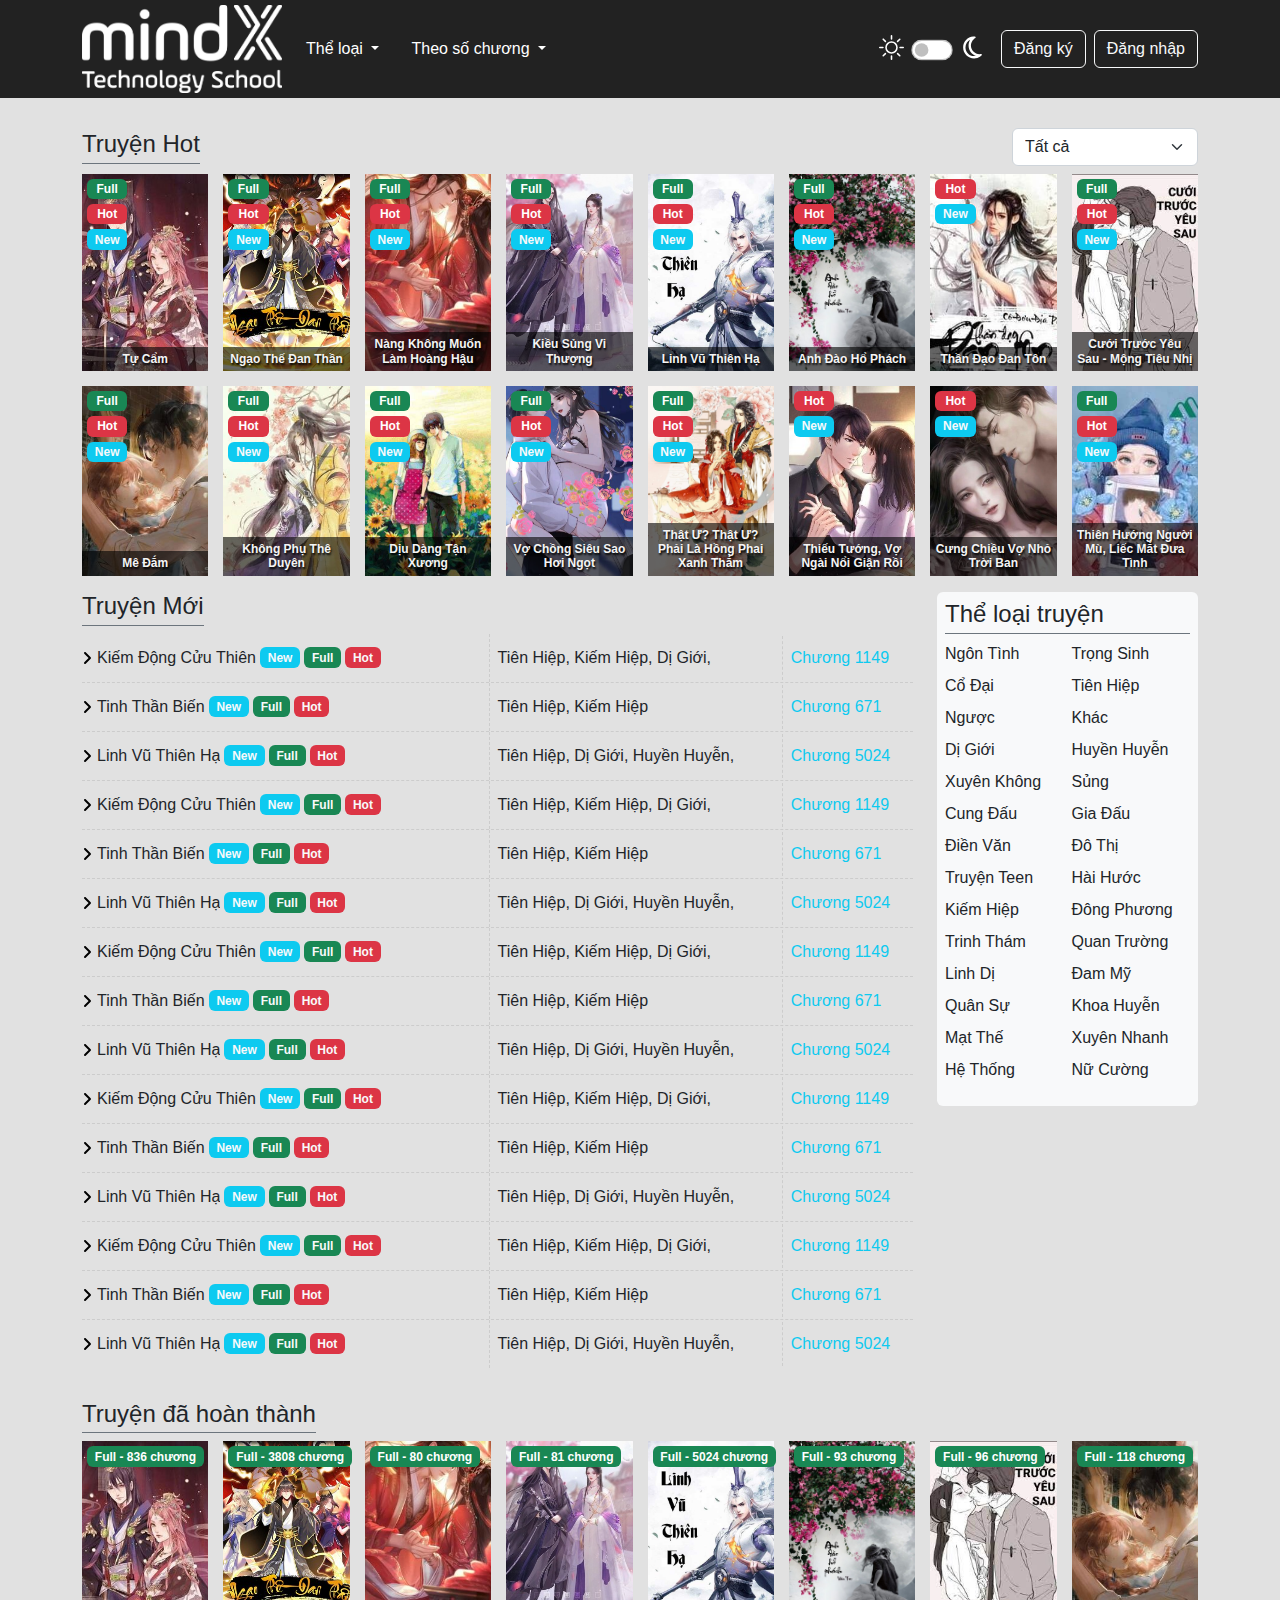
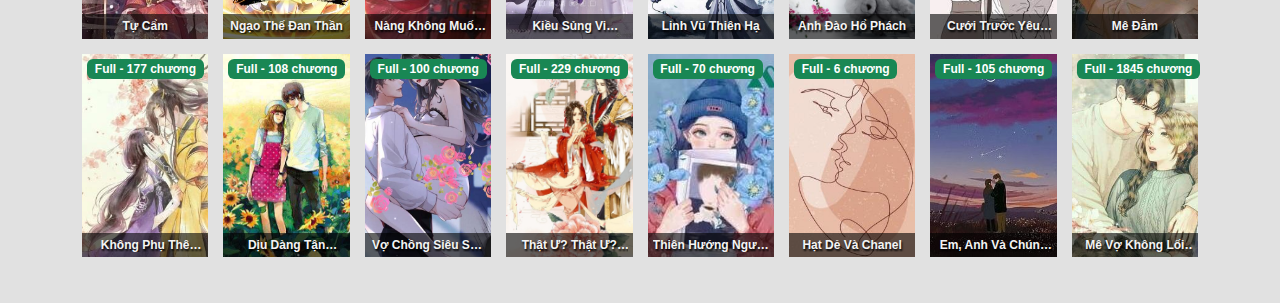
==== commit 659144fc: "Mindx project" ====
--- a/index.html
+++ b/index.html
@@ -1,5 +1,5 @@
 <!DOCTYPE html>
-<!-- saved from url=(0021)https://suustore.com/ -->
+
 <html lang="en">
 
 <head>
@@ -41,7 +41,7 @@
 <head>
     <meta charset="UTF-8">
     <meta name="viewport" content="width=device-width, initial-scale=1.0">
-    <title>Trang Web Xem Phim</title>
+    <title></title>
     <link rel="stylesheet" href="path/to/bootstrap.css">
     <style>
         /* Add your CSS styling here */
@@ -52,7 +52,7 @@
         <nav class="navbar navbar-expand-lg navbar-dark header__navbar p-md-0">
             <div class="container">
                 <a class="navbar-brand" href="index.html">
-                    <img src="https://w.ladicdn.com/s450x400/5cefbc1ed062e8345a24dfe8/logo-trang-20220824105223.png" alt="Logo Suu Truyen" class="img-fluid" style="width: 200px;">
+                    <img src="./assets/images/logo-trang.png" alt="Logo Truyen" class="img-fluid" style="width: 200px;">
                 </a>
                 <button class="navbar-toggler" type="button" data-bs-toggle="collapse" data-bs-target="#navbarSupportedContent" aria-controls="navbarSupportedContent" aria-expanded="false" aria-label="Toggle navigation">
                     <span class="navbar-toggler-icon"></span>
@@ -155,7 +155,7 @@
         <nav class="navbar navbar-dark bg-dark">
             <div class="container-fluid">
                 <a class="navbar-brand" href="index.html">
-                    <img src="./assets/images/logo_text.png" alt="Logo Suu Truyen" srcset="" class="img-fluid"
+                    <img src="./assets/images/logo-trang.png" alt="Logo Suu Truyen" srcset="" class="img-fluid"
                         style="width: 200px;">
                 </a>
                 <button class="navbar-toggler" type="button" data-bs-toggle="offcanvas"
@@ -165,7 +165,7 @@
                 <div class="offcanvas offcanvas-end text-bg-dark w-75" tabindex="-1" id="offcanvasDarkNavbar"
                     aria-labelledby="offcanvasDarkNavbarLabel">
                     <div class="offcanvas-header">
-                        <img src="./assets/images/logo_text.png" alt="Logo Suu Truyen" srcset="" class="img-fluid"
+                        <img src="./assets/images/logo-trang.png" alt="Logo Suu Truyen" srcset="" class="img-fluid"
                             style="width: 200px;">
                         <button type="button" class="btn-close btn-close-white" data-bs-dismiss="offcanvas"
                             aria-label="Close"></button>
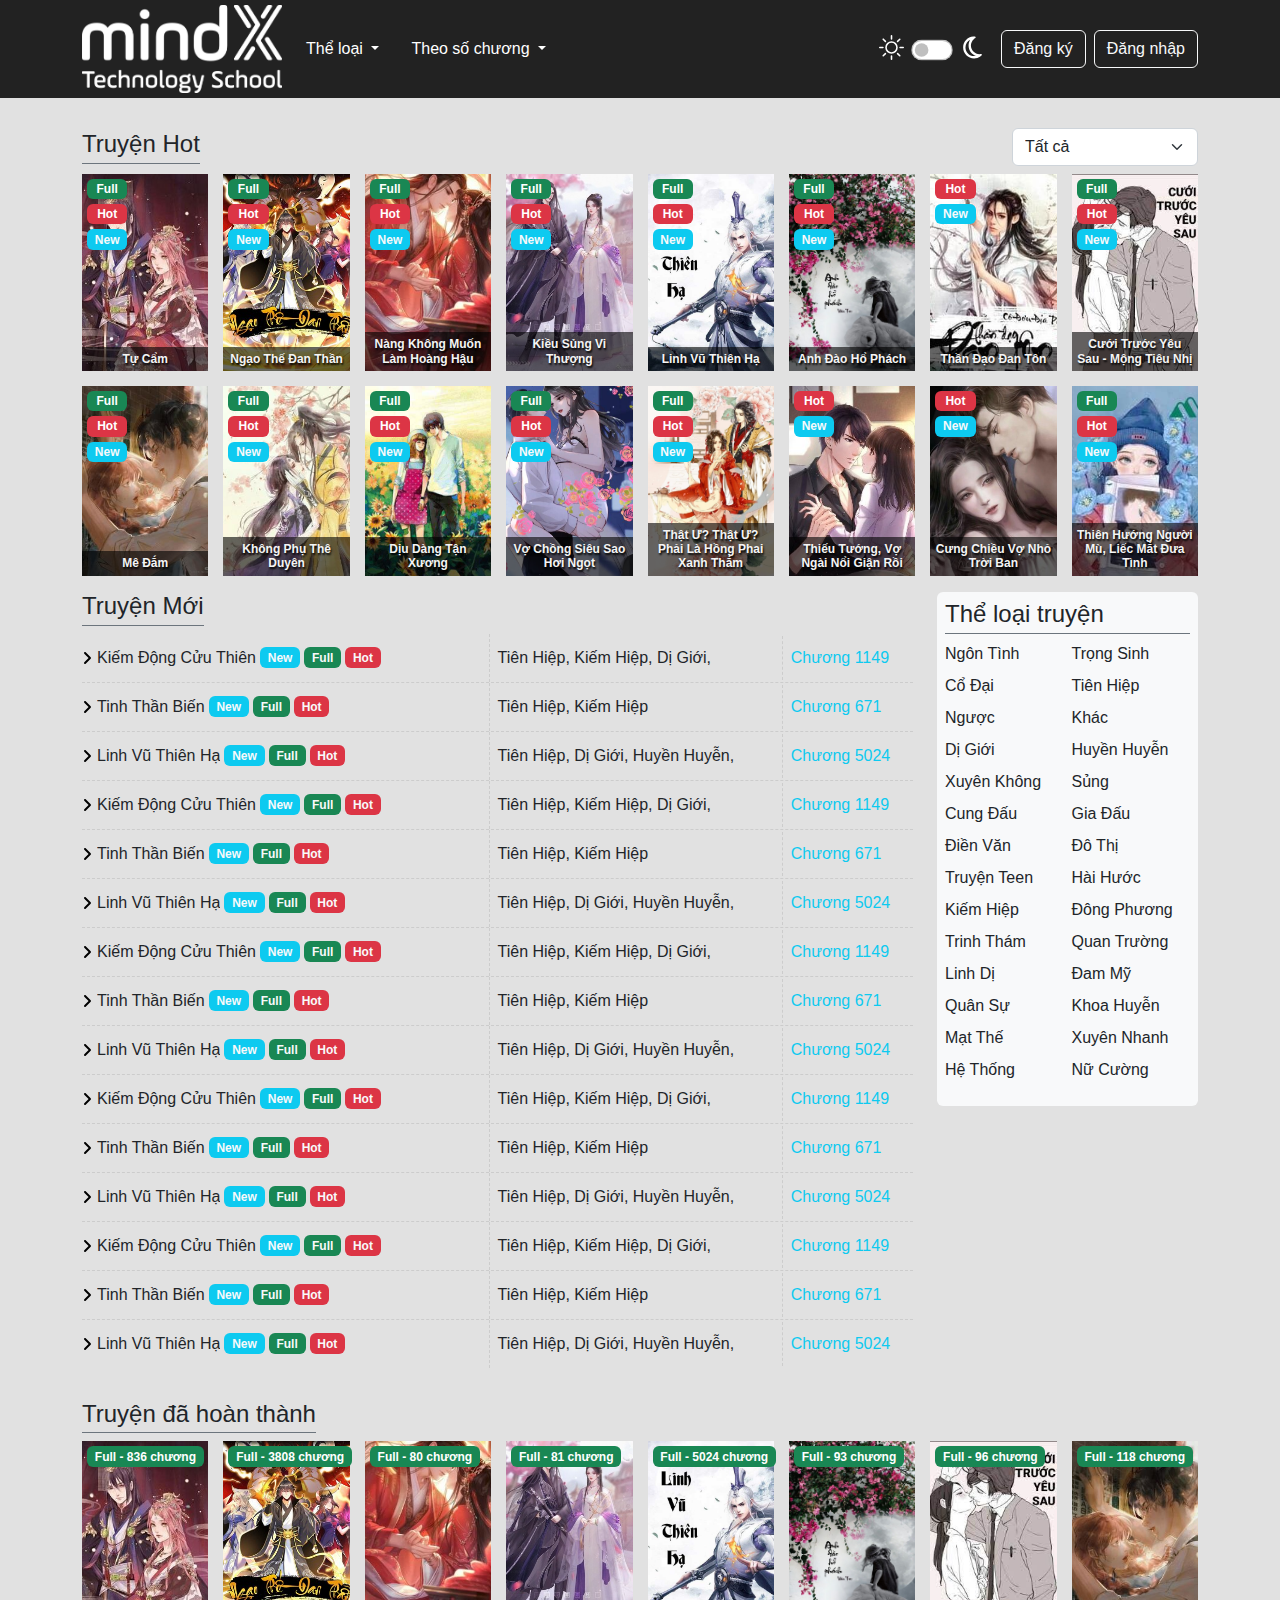
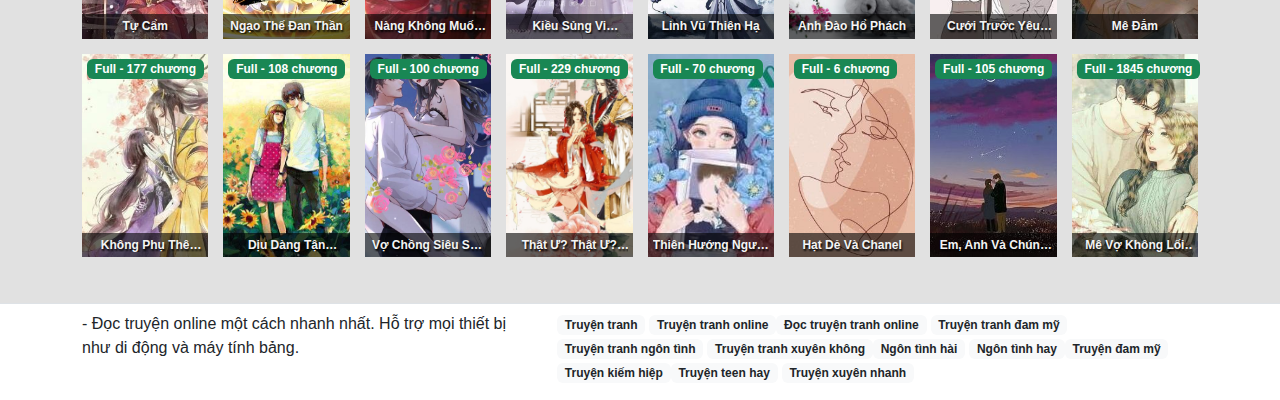
==== commit 9aaef8f3: "Mindx project" ====
--- a/index.html
+++ b/index.html
@@ -1668,14 +1668,68 @@
         </div>
     </main>
 
-   
-
-                
+    <div id="footer" class="footer border-top pt-2">
+        <div class="container">
+            <div class="row">
+                <div class="col-12 col-md-5">
+                    - <a title="Đọc truyện online" class="text-dark text-decoration-none"
+                        href="#">Đọc truyện</a> online một cách nhanh nhất. Hỗ trợ mọi thiết bị như di động và máy tính bảng.
                 </div>
+                <ul class="col-12 col-md-7 list-unstyled d-flex flex-wrap list-tag">
+                    <li class="me-1">
+                        <span class="badge text-bg-light"><a class="text-dark text-decoration-none"
+                                href="#" title="đam mỹ hài">Truyện tranh</a></span>
+                    </li>
+                    <li>
+                        <span class="badge text-bg-light"><a class="text-dark text-decoration-none"
+                                href="#" title="truyện xuyên nhanh">Truyện tranh online</a></span>
+                    </li>
+                    <li class="me-1">
+                        <span class="badge text-bg-light"><a class="text-dark text-decoration-none"
+                                href="#" title="đam mỹ hài">Đọc truyện tranh online</a></span>
+                    </li>
+                    <li>
+                        <span class="badge text-bg-light"><a class="text-dark text-decoration-none"
+                                href="#" title="truyện xuyên nhanh">Truyện tranh đam mỹ</a></span>
+                    </li>
+                    <li class="me-1">
+                        <span class="badge text-bg-light"><a class="text-dark text-decoration-none"
+                                href="#" title="đam mỹ hài">Truyện tranh ngôn tình</a></span>
+                    </li>
+                    <li>
+                        <span class="badge text-bg-light"><a class="text-dark text-decoration-none"
+                                href="#" title="truyện xuyên nhanh">Truyện tranh xuyên không</a></span>
+                    </li>
+                    <li class="me-1">
+                        <span class="badge text-bg-light"><a class="text-dark text-decoration-none"
+                                href="#" title="đam mỹ hài">Ngôn tình hài</a></span>
+                    </li>
+                    <li>
+                        <span class="badge text-bg-light"><a class="text-dark text-decoration-none"
+                                href="#" title="truyện xuyên nhanh">Ngôn tình hay</a></span>
+                    </li>                    
+                    <li class="me-1">
+                        <span class="badge text-bg-light"><a class="text-dark text-decoration-none"
+                                href="#" title="đam mỹ hài">Truyện đam mỹ</a></span>
+                    </li>
+                    <li>
+                        <span class="badge text-bg-light"><a class="text-dark text-decoration-none"
+                                href="#" title="truyện xuyên nhanh">Truyện kiếm hiệp</a></span>
+                    </li>
+                    <li class="me-1">
+                        <span class="badge text-bg-light"><a class="text-dark text-decoration-none"
+                                href="#" title="đam mỹ hài">Truyện teen hay</a></span>
+                    </li>
+                    <li>
+                        <span class="badge text-bg-light"><a class="text-dark text-decoration-none"
+                                href="#" title="truyện xuyên nhanh">Truyện xuyên nhanh</a></span>
+                    </li>
+
+                </ul>
+
             </div>
         </div>
     </div>
-
     <script src="./assets/jquery.min.js">
     </script>
 
